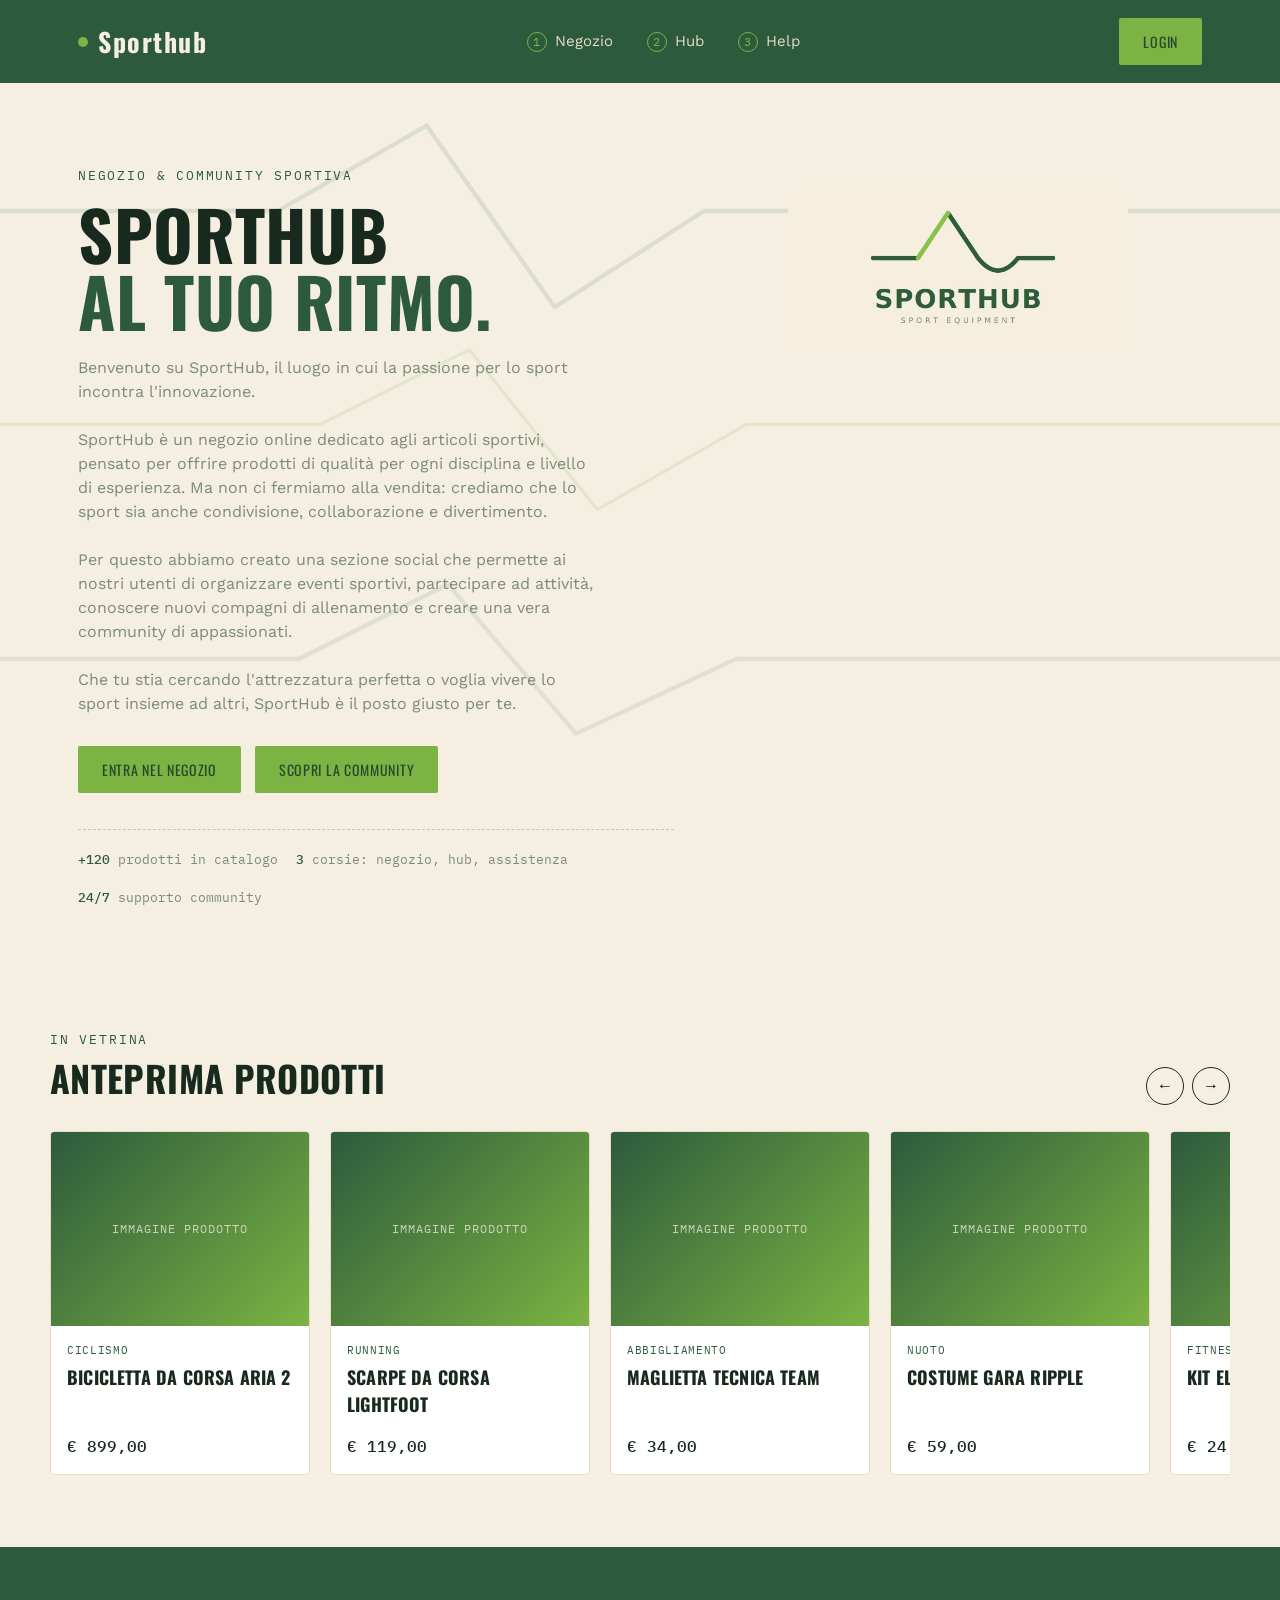
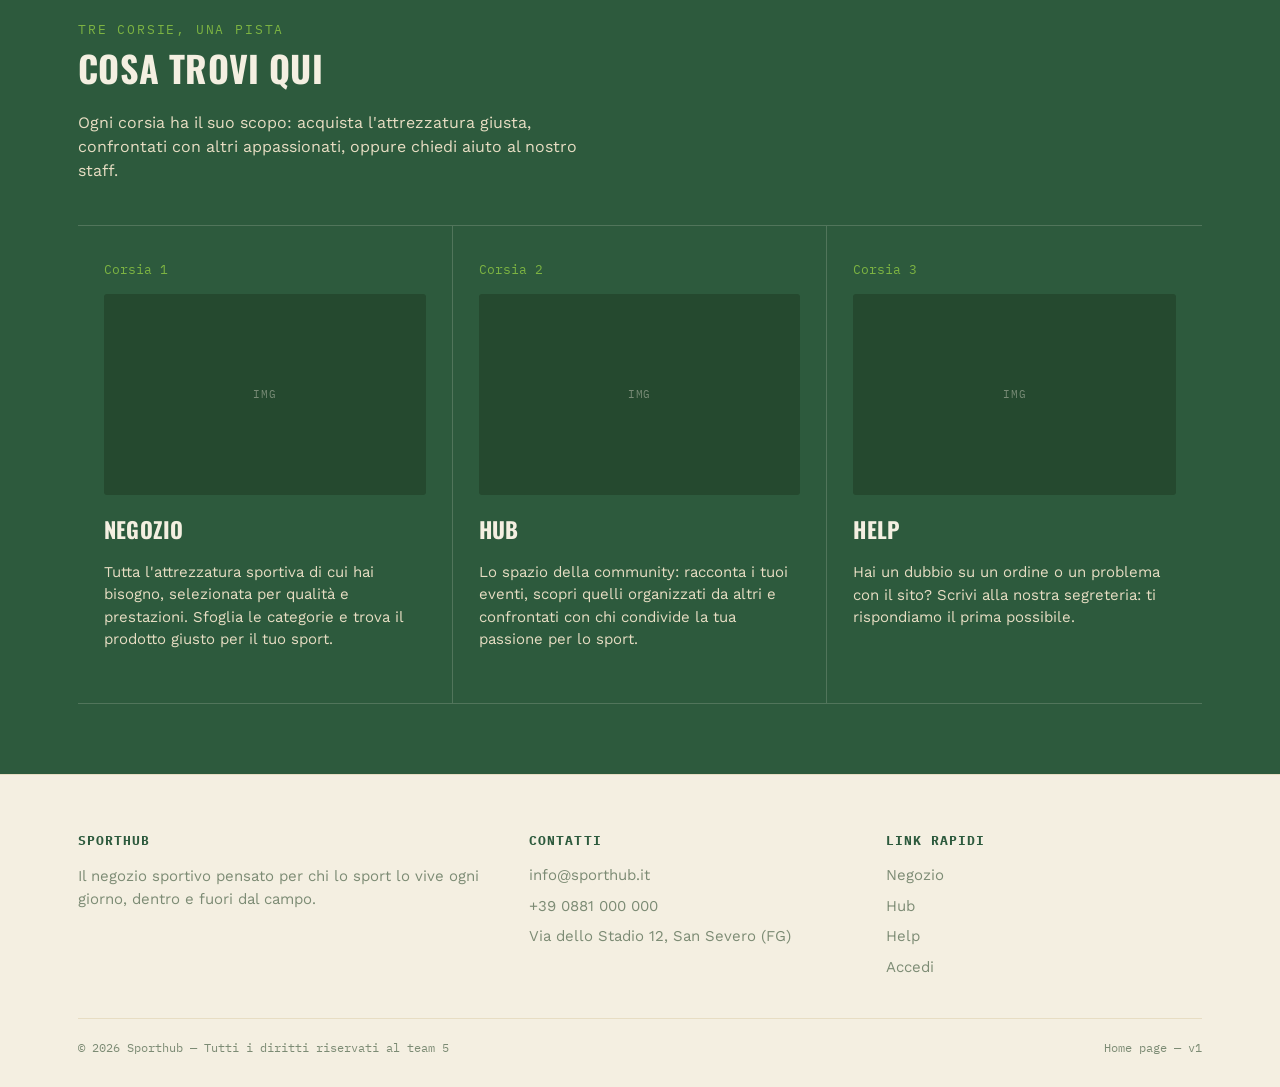
==== home/index.html @ 5b2b4587 "Refactor HTML structure and enhance CSS styles for improved layout and responsiveness" ====
<!DOCTYPE html>
<html lang="it">

<head>
  <meta charset="UTF-8">
  <meta name="viewport" content="width=device-width, initial-scale=1.0">
  <title>Sporthub sport equipment</title>
  <link rel="preconnect" href="https://fonts.googleapis.com">
  <link
    href="https://fonts.googleapis.com/css2?family=Oswald:wght@400;500;600;700&family=Work+Sans:wght@400;500;600&family=IBM+Plex+Mono:wght@500&display=swap"
    rel="stylesheet">
  <link rel="stylesheet" href="style.css">
</head>

<body>

  <header>
    <div class="nav-row wrap">
      <a href="#" class="logo"><span class="dot"></span>Sporthub</a>

      <nav class="lanes" id="mainNav">
        <a href="#negozio"><span class="lane-no">1</span>Negozio</a>
        <a href="#hub"><span class="lane-no">2</span>Hub</a>
        <a href="#help"><span class="lane-no">3</span>Help</a>
        <a href="login.html" class="btn btn-primary nav-cta-mobile" style="display:none;">Login</a>
      </nav>

      <div style="display:flex; align-items:center; gap:10px;">
        <a href="login.html" class="btn btn-primary nav-cta">Login</a>
        <button class="mobile-toggle" id="navToggle" aria-label="Apri il menu" aria-expanded="false">☰</button>
      </div>
    </div>
  </header>

  <section class="hero">
    <svg class="hero-lanes-bg" viewBox="0 0 1200 700" preserveAspectRatio="none" aria-hidden="true">
      <path d="M -100 120 L 260 120 L 400 40 L 520 210 L 660 120 L 1300 120" stroke="#2d5a3d" stroke-width="4"
        fill="none" opacity="0.12" />
      <path d="M -100 320 L 300 320 L 440 250 L 560 400 L 700 320 L 1300 320" stroke="#7cb342" stroke-width="3"
        fill="none" opacity="0.14" />
      <path d="M -100 540 L 280 540 L 420 470 L 540 610 L 690 540 L 1300 540" stroke="#2d5a3d" stroke-width="4"
        fill="none" opacity="0.1" />
    </svg>

    <div class="wrap hero-inner">
      <div>
        <span class="eyebrow">Negozio &amp; community sportiva</span>
        <h1>SPORTHUB<br><span>al tuo ritmo.</span></h1>
        <p class="lead">Benvenuto su SportHub, il luogo in cui la passione per lo sport incontra l'innovazione.<br><br>
          SportHub è un negozio online dedicato agli articoli sportivi, pensato per offrire prodotti di qualità per ogni
          disciplina e livello di esperienza. Ma non ci fermiamo alla vendita: crediamo che lo sport sia anche
          condivisione, collaborazione e divertimento.<br><br>
          Per questo abbiamo creato una sezione social che permette ai nostri utenti di organizzare eventi sportivi,
          partecipare ad attività, conoscere nuovi compagni di allenamento e creare una vera community di
          appassionati.<br><br>
          Che tu stia cercando l'attrezzatura perfetta o voglia vivere lo sport insieme ad altri, SportHub è il posto
          giusto per te.</p>
        <div class="hero-ctas">
          <a href="#negozio" class="btn btn-primary">Entra nel negozio</a>
          <a href="#hub" class="btn btn-primary">Scopri la community</a>
        </div>
        <div class="starting-blocks">
          <span><strong>+120</strong> prodotti in catalogo</span>
          <span><strong>3</strong> corsie: negozio, hub, assistenza</span>
          <span><strong>24/7</strong> supporto community</span>
        </div>
      </div>

      <div class="hero-visual" aria-hidden="true">
        <img src="res/logo.png" alt="" class="hero-logo">
      </div>
    </div>
  </section>

  <section class="carousel-section wrap" aria-labelledby="prodTitle">
    <div class="section-head">
      <div>
        <span class="eyebrow">In vetrina</span>
        <h2 id="prodTitle">Anteprima prodotti</h2>
      </div>
      <div class="carousel-controls">
        <button id="prevBtn" aria-label="Prodotto precedente">←</button>
        <button id="nextBtn" aria-label="Prodotto successivo">→</button>
      </div>
    </div>

    <div class="carousel-track" id="carouselTrack">
      <article class="prod-card">
        <div class="prod-img">Immagine prodotto</div>
        <div class="prod-body">
          <span class="cat">Ciclismo</span>
          <h3>Bicicletta da corsa Aria 2</h3>
          <span class="price">€ 899,00</span>
        </div>
      </article>
      <article class="prod-card">
        <div class="prod-img">Immagine prodotto</div>
        <div class="prod-body">
          <span class="cat">Running</span>
          <h3>Scarpe da corsa Lightfoot</h3>
          <span class="price">€ 119,00</span>
        </div>
      </article>
      <article class="prod-card">
        <div class="prod-img">Immagine prodotto</div>
        <div class="prod-body">
          <span class="cat">Abbigliamento</span>
          <h3>Maglietta tecnica Team</h3>
          <span class="price">€ 34,00</span>
        </div>
      </article>
      <article class="prod-card">
        <div class="prod-img">Immagine prodotto</div>
        <div class="prod-body">
          <span class="cat">Nuoto</span>
          <h3>Costume gara Ripple</h3>
          <span class="price">€ 59,00</span>
        </div>
      </article>
      <article class="prod-card">
        <div class="prod-img">Immagine prodotto</div>
        <div class="prod-body">
          <span class="cat">Fitness</span>
          <h3>Kit elastici Resist</h3>
          <span class="price">€ 24,00</span>
        </div>
      </article>
    </div>
  </section>

  <section class="lanes-section">
    <div class="wrap">
      <div class="section-head">
        <div>
          <span class="eyebrow" style="color:var(--leaf);">Tre corsie, una pista</span>
          <h2>Cosa trovi qui</h2>
          <p>Ogni corsia ha il suo scopo: acquista l'attrezzatura giusta, confrontati con altri appassionati, oppure
            chiedi aiuto al nostro staff.</p>
        </div>
      </div>

      <div class="lane-grid">
        <div class="lane-card" id="negozio">
          <span class="lane-tag">Corsia 1</span>
          <div class="lane-img">img</div>
          <h3>Negozio</h3>
          <p>Tutta l'attrezzatura sportiva di cui hai bisogno, selezionata per qualità e prestazioni. Sfoglia le
            categorie e trova il prodotto giusto per il tuo sport.</p>
          <!--<p href="#" class="link">Vai al negozio →</p>-->
        </div>
        <div class="lane-card" id="hub">
          <span class="lane-tag">Corsia 2</span>
          <div class="lane-img">img</div>
          <h3>Hub</h3>
          <p>Lo spazio della community: racconta i tuoi eventi, scopri quelli organizzati da altri e confrontati con chi
            condivide la tua passione per lo sport.</p>
          <!--<p href="#" class="link">Entra nell'hub →</p>-->
        </div>
        <div class="lane-card" id="help">
          <span class="lane-tag">Corsia 3</span>
          <div class="lane-img">img</div>
          <h3>Help</h3>
          <p>Hai un dubbio su un ordine o un problema con il sito? Scrivi alla nostra segreteria: ti rispondiamo il
            prima possibile.</p>
          <!--<p href="#" class="link">Chiedi assistenza → DA IMPLEMENTARE SE DA HOME -> AIUTO</p>-->
        </div>
      </div>
    </div>
  </section>

  <footer>
    <div class="wrap">
      <div class="footer-grid">
        <div>
          <h4>Sporthub</h4>
          <p>Il negozio sportivo pensato per chi lo sport lo vive ogni giorno, dentro e fuori dal campo.</p>
        </div>
        <div>
          <h4>Contatti</h4>
          <ul>
            <li>info@sporthub.it</li>
            <li>+39 0881 000 000</li>
            <li>Via dello Stadio 12, San Severo (FG)</li>
          </ul>
        </div>
        <div>
          <h4>Link rapidi</h4>
          <ul>
            <li><a href="#negozio">Negozio</a></li>
            <li><a href="#hub">Hub</a></li>
            <li><a href="#help">Help</a></li>
            <li><a href="login.html">Accedi</a></li>
          </ul>
        </div>
      </div>
      <div class="footer-bottom">
        <span>© 2026 Sporthub — Tutti i diritti riservati al team 5</span>
        <span>Home page — v1</span>
      </div>
    </div>
  </footer>

  <script src="script.js"></script>
</body>

</html>
---- home/style.css ----
:root{
  --cream:#f4efe1;
  --cream-dim:#e7ddc3;
  --forest:#2d5a3d;
  --forest-soft:#25492f;
  --leaf:#7cb342;
  --ink:#182a1e;
  --sage:#7c8b74;

  --display: 'Oswald', sans-serif;
  --body: 'Work Sans', sans-serif;
  --mono: 'IBM Plex Mono', monospace;
}

*{box-sizing:border-box;}
html{scroll-behavior:smooth;}
body{
  margin:0;
  background:var(--cream);
  color:var(--ink);
  font-family:var(--body);
  line-height:1.5;
  -webkit-font-smoothing:antialiased;
}
img{max-width:100%;display:block;}
a{color:inherit;}

:focus-visible{
  outline:3px solid var(--leaf);
  outline-offset:3px;
}

.wrap{
  max-width:1180px;
  margin:0 auto;
  padding:0 28px;
}

h1,h2,h3{
  font-family:var(--display);
  text-transform:uppercase;
  letter-spacing:0.01em;
  margin:0;
}

.eyebrow{
  font-family:var(--mono);
  font-size:13px;
  letter-spacing:0.14em;
  text-transform:uppercase;
  color:var(--forest);
}

/* ---------- HEADER ---------- */
header{
  background:var(--forest);
  color:var(--cream);
  position:sticky;
  top:0;
  z-index:50;
}
.nav-row{
  display:flex;
  align-items:center;
  justify-content:space-between;
  padding:18px 28px;
  gap:24px;
}
.logo{
  font-family:var(--display);
  font-size:26px;
  font-weight:700;
  letter-spacing:0.06em;
  color:var(--cream);
  text-decoration:none;
  display:flex;
  align-items:center;
  gap:10px;
}
.logo .dot{
  width:10px;height:10px;border-radius:50%;
  background:var(--leaf);
  display:inline-block;
}
nav.lanes{
  display:flex;
  gap:6px;
  list-style:none;
  margin:0;padding:0;
  align-items:center;
}
nav.lanes a{
  display:flex;
  align-items:center;
  gap:8px;
  padding:8px 14px;
  text-decoration:none;
  color:var(--cream-dim);
  font-size:15px;
  border-radius:2px;
  transition:background .15s ease, color .15s ease;
}
nav.lanes a .lane-no{
  font-family:var(--mono);
  font-size:12px;
  color:var(--leaf);
  border:1px solid var(--leaf);
  border-radius:50%;
  width:20px;height:20px;
  display:flex;align-items:center;justify-content:center;
}
nav.lanes a:hover, nav.lanes a:focus-visible{
  background:var(--forest-soft);
  color:var(--cream);
}
.btn{
  font-family:var(--display);
  text-transform:uppercase;
  letter-spacing:0.05em;
  font-size:14px;
  padding:11px 22px;
  border-radius:2px;
  border:2px solid transparent;
  cursor:pointer;
  text-decoration:none;
  display:inline-block;
}
.btn-primary{
  background:var(--leaf);
  color:var(--forest-soft);
}
.btn-primary:hover{background:var(--forest); color:var(--cream);}
.btn-ghost{
  border-color:var(--cream-dim);
  color:var(--cream);
  background:transparent;
}
.btn-ghost:hover{border-color:var(--leaf); color:var(--leaf);}

.mobile-toggle{
  display:none;
  background:none;border:none;color:var(--cream);
  font-size:26px; cursor:pointer;
}

/* ---------- HERO ---------- */
.hero{
  position:relative;
  background:var(--cream);
  color:var(--ink);
  overflow:hidden;
  padding:80px 0 0;
}
.hero-lanes-bg{
  position:absolute;
  inset:0;
  z-index:0;
}
.hero-inner{
  position:relative;
  z-index:1;
  display:grid;
  grid-template-columns:1.1fr 0.9fr;
  gap:40px;
  align-items:start;
  padding-bottom:64px;
}
.hero h1{
  font-size:clamp(40px,6vw,68px);
  line-height:0.98;
  margin:14px 0 22px;
}
.hero h1 span{color:var(--leaf-text, var(--forest));}
.hero p.lead{
  font-size:16px;
  max-width:52ch;
  color:var(--sage);
  margin-bottom:30px;
}
.hero-ctas{display:flex; gap:14px; flex-wrap:wrap;}

.starting-blocks{
  font-family:var(--mono);
  font-size:13px;
  color:var(--sage);
  display:flex;
  gap:18px;
  margin-top:36px;
  padding-top:20px;
  border-top:1px dashed rgba(45,90,61,0.25);
  flex-wrap:wrap;
}
.starting-blocks strong{color:var(--forest); font-weight:500;}

.hero-visual{
  position:relative;
  display:flex;
  align-items:center;
  justify-content:center;
  padding-top:20px;
}
.hero-logo{
  width:100%;
  max-width:340px;
  position:relative
}

/* ---------- CAROSELLO ---------- */
.carousel-section{
  background:var(--cream);
  padding:56px 0 64px;
}
.section-head{
  display:flex;
  justify-content:space-between;
  align-items:flex-end;
  margin-bottom:26px;
  gap:20px;
  flex-wrap:wrap;
}
.section-head h2{font-size:clamp(26px,3.4vw,36px);}
.carousel-controls{display:flex; gap:8px;}
.carousel-controls button{
  width:38px;height:38px;
  border-radius:50%;
  border:1px solid var(--ink);
  background:transparent;
  cursor:pointer;
  font-size:16px;
  display:flex;align-items:center;justify-content:center;
}
.carousel-controls button:hover{background:var(--forest); color:var(--cream); border-color:var(--forest);}

.carousel-track{
  display:flex;
  gap:20px;
  overflow-x:auto;
  scroll-snap-type:x mandatory;
  padding-bottom:8px;
  scrollbar-width:thin;
}
.carousel-track::-webkit-scrollbar{height:6px;}
.carousel-track::-webkit-scrollbar-thumb{background:var(--cream-dim); border-radius:3px;}

.prod-card{
  scroll-snap-align:start;
  flex:0 0 260px;
  background:#fff;
  border:1px solid var(--cream-dim);
  border-radius:4px;
  overflow:hidden;
  display:flex;
  flex-direction:column;
}
.prod-card .prod-img{
  aspect-ratio:4/3;
  background:linear-gradient(135deg,var(--forest),var(--leaf));
  display:flex;align-items:center;justify-content:center;
  color:rgba(244,239,225,0.75);
  font-family:var(--mono);
  font-size:12px;
  letter-spacing:0.08em;
  text-transform:uppercase;
}
.prod-body{padding:16px; display:flex; flex-direction:column; gap:6px; flex:1;}
.prod-body .cat{font-family:var(--mono); font-size:11px; color:var(--forest); text-transform:uppercase; letter-spacing:0.06em;}
.prod-body h3{font-size:18px;}
.prod-body .price{
  margin-top:auto;
  font-family:var(--mono);
  font-weight:500;
  font-size:16px;
  padding-top:10px;
}

/* ---------- CORSIE / SEZIONI ---------- */
.lanes-section{
  background:var(--forest);
  color:var(--cream);
  padding:70px 0;
}
.lanes-section .section-head h2{color:var(--cream);}
.lanes-section .section-head p{color:var(--cream-dim); max-width:52ch;}
.lane-grid{
  display:grid;
  grid-template-columns:repeat(3,1fr);
  gap:0;
  border-top:1px solid rgba(244,239,225,0.18);
}
.lane-card{
  padding:34px 26px;
  border-right:1px solid rgba(244,239,225,0.18);
  border-bottom:1px solid rgba(244,239,225,0.18);
  position:relative;
}
.lane-card:last-child{border-right:none;}
.lane-card .lane-tag{
  font-family:var(--mono);
  font-size:13px;
  color:var(--leaf);
  display:block;
  margin-bottom:14px;
}
.lane-card .lane-img{
  width:100%;
  aspect-ratio:16/10;
  background:var(--forest-soft);
  border-radius:3px;
  margin-bottom:18px;
  display:flex;align-items:center;justify-content:center;
  color:rgba(244,239,225,0.4);
  font-family:var(--mono);
  font-size:11px;
  text-transform:uppercase;
  letter-spacing:0.08em;
}
.lane-card h3{font-size:22px; margin-bottom:10px;}
.lane-card p{color:var(--cream-dim); font-size:15px; margin-bottom:18px;}
.lane-card a.link{
  font-family:var(--mono);
  font-size:13px;
  text-decoration:none;
  color:var(--cream);
  border-bottom:1px solid var(--leaf);
  padding-bottom:2px;
}
.lane-card a.link:hover{color:var(--leaf);}

/* ---------- FOOTER ---------- */
footer{
  background:var(--cream);
  padding:56px 0 30px;
  border-top:1px solid var(--cream-dim);
}
.footer-grid{
  display:grid;
  grid-template-columns:1.3fr 1fr 1fr;
  gap:40px;
  margin-bottom:40px;
}
.footer-grid h4{
  font-family:var(--mono);
  font-size:13px;
  text-transform:uppercase;
  letter-spacing:0.08em;
  color:var(--forest);
  margin:0 0 14px;
}
.footer-grid p, .footer-grid li{
  font-size:15px;
  color:var(--sage);
}
.footer-grid ul{list-style:none; margin:0; padding:0; display:flex; flex-direction:column; gap:8px;}
.footer-grid a{text-decoration:none; color:var(--sage);}
.footer-grid a:hover{color:var(--forest);}
.footer-bottom{
  display:flex;
  justify-content:space-between;
  align-items:center;
  padding-top:20px;
  border-top:1px solid var(--cream-dim);
  font-family:var(--mono);
  font-size:12px;
  color:var(--sage);
  flex-wrap:wrap;
  gap:10px;
}

/* ---------- RESPONSIVE ---------- */
@media (max-width:900px){
  .hero-inner{grid-template-columns:1fr;}
  .hero-visual{max-width:220px; margin:0 auto;}
  .lane-grid{grid-template-columns:1fr;}
  .lane-card{border-right:none;}
  .footer-grid{grid-template-columns:1fr; gap:26px;}
  nav.lanes{
    position:absolute;
    top:100%;left:0;right:0;
    background:var(--forest);
    flex-direction:column;
    align-items:stretch;
    padding:10px 28px 20px;
    display:none;
    border-top:1px solid rgba(244,239,225,0.18);
  }
  nav.lanes.open{display:flex;}
  .mobile-toggle{display:block;}
  .nav-cta{display:none;}
  nav.lanes.open .nav-cta-mobile{display:inline-block; margin-top:10px;}
}

@media (prefers-reduced-motion: reduce){
  html{scroll-behavior:auto;}
  *{animation-duration:0.001ms !important; transition-duration:0.001ms !important;}
}
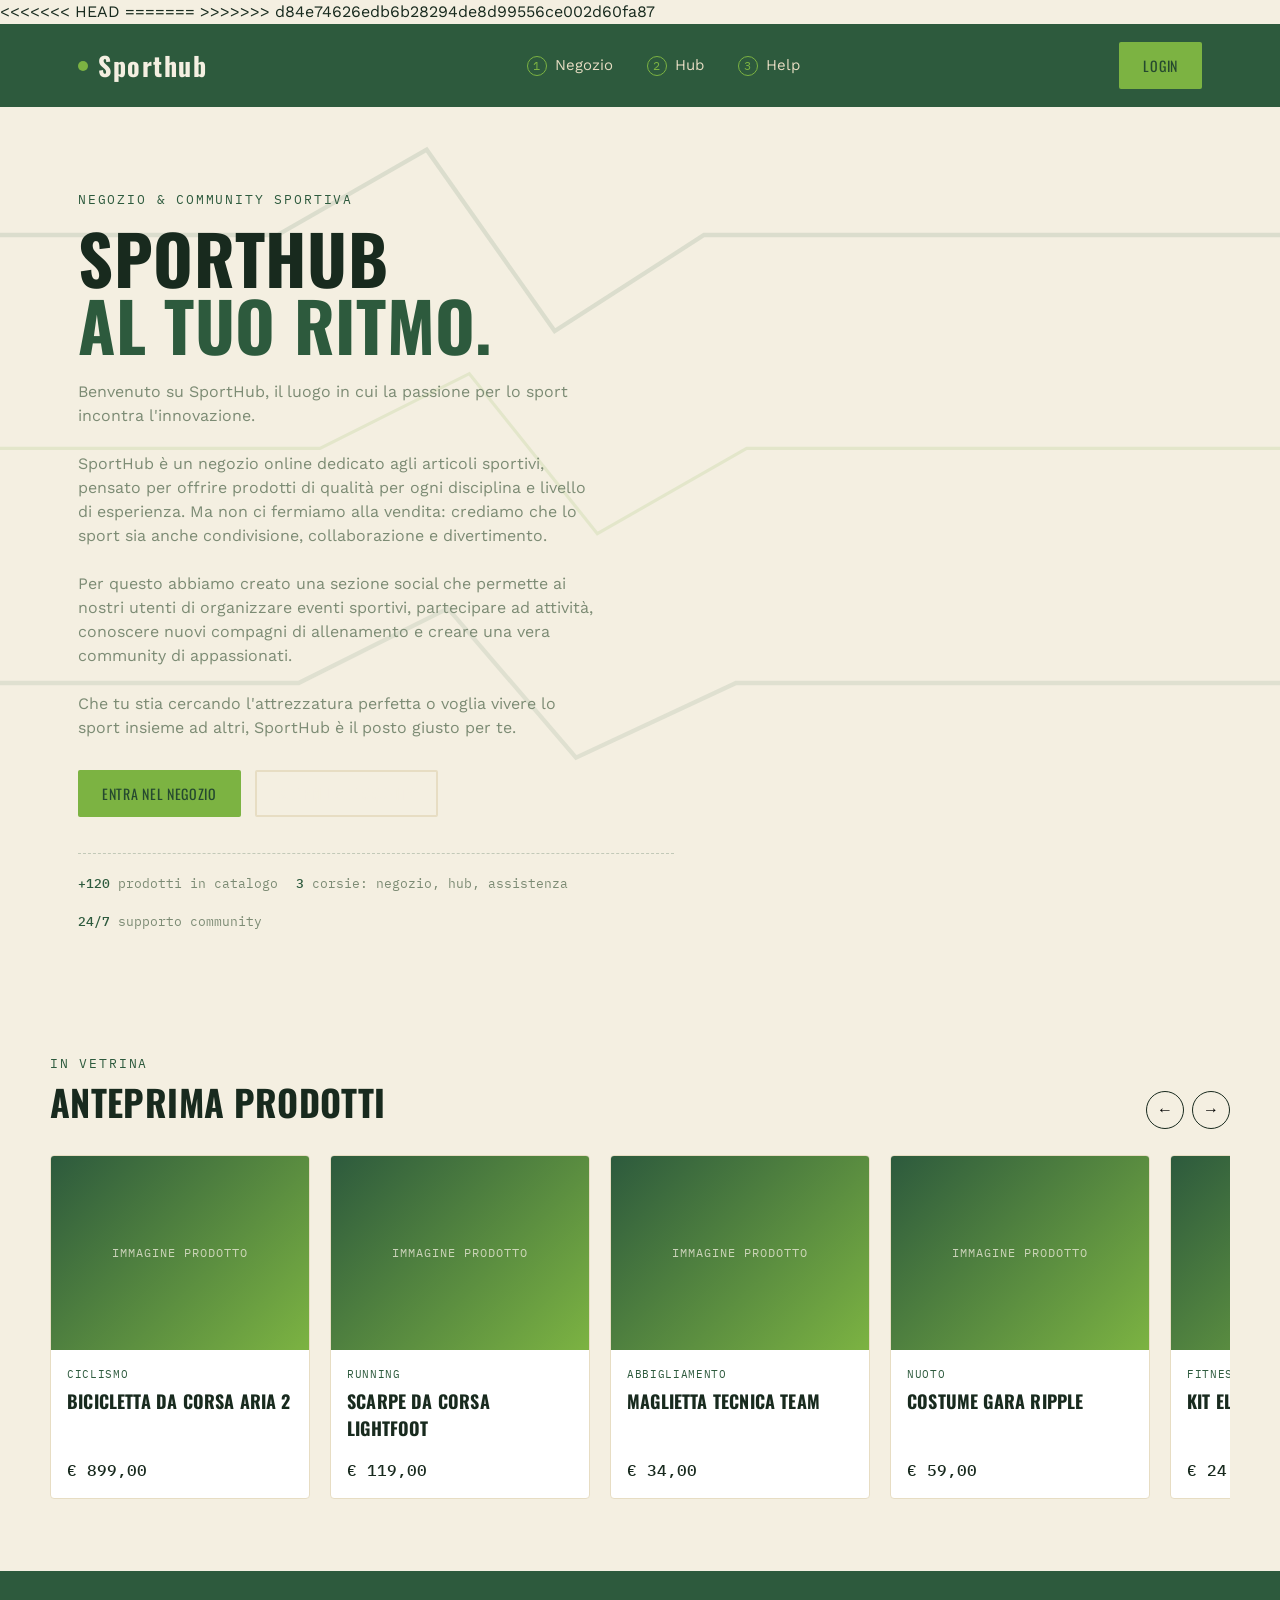
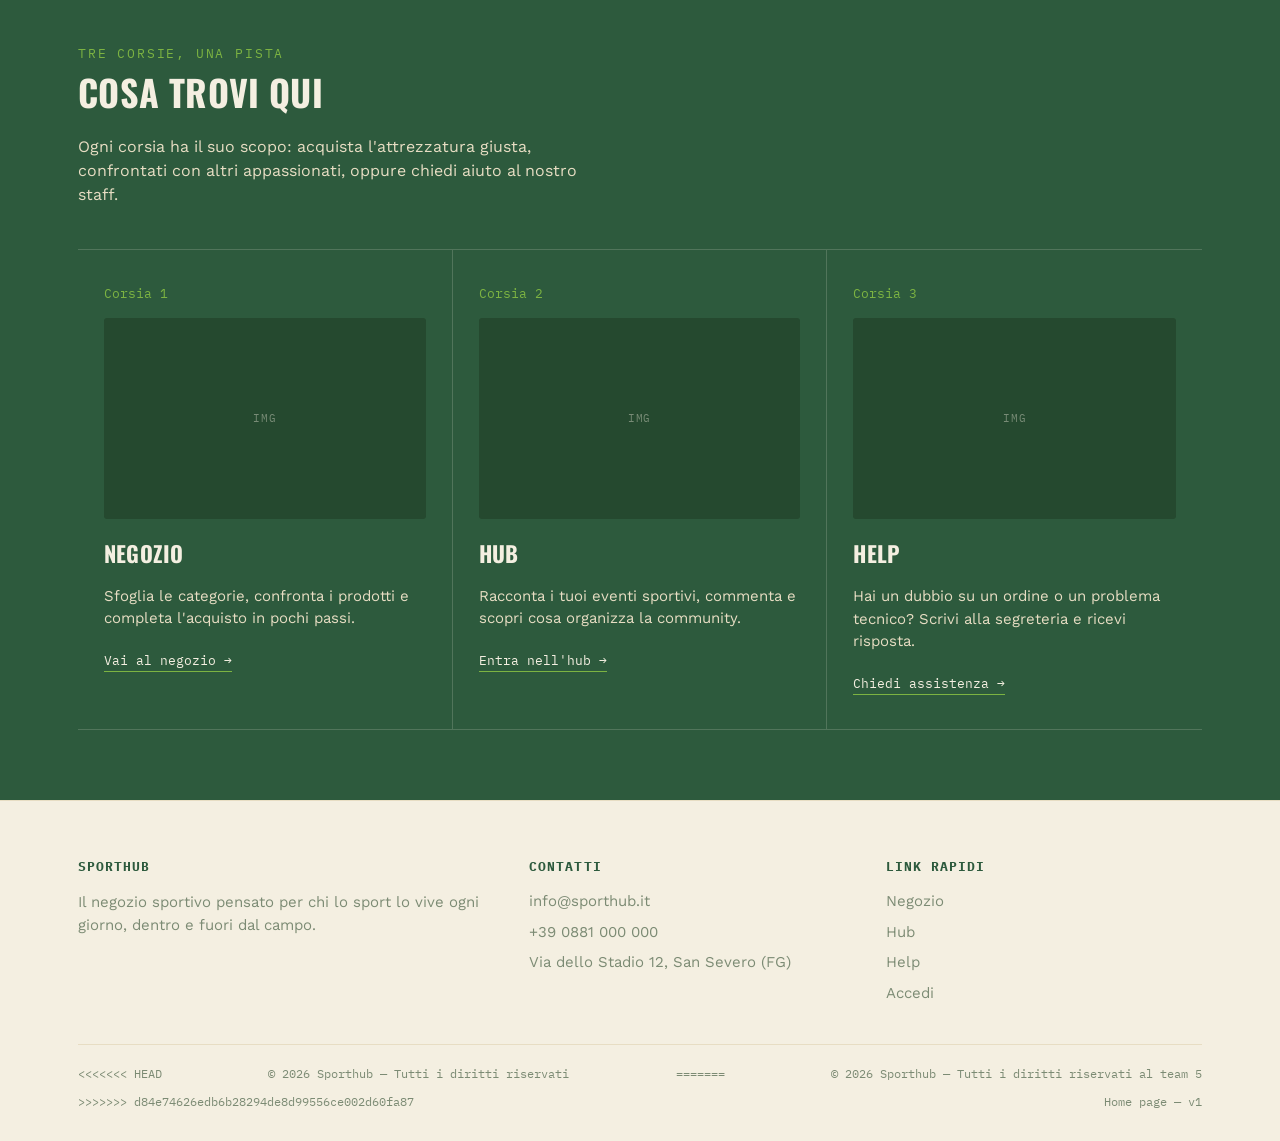
==== commit c60b4a14: "Merge branch 'main' of https://github.com/giorgiociotti/sporthubFE" ====
--- a/home/index.html
+++ b/home/index.html
@@ -1,206 +1,197 @@
 <!DOCTYPE html>
 <html lang="it">
-
 <head>
-  <meta charset="UTF-8">
-  <meta name="viewport" content="width=device-width, initial-scale=1.0">
-  <title>Sporthub sport equipment</title>
-  <link rel="preconnect" href="https://fonts.googleapis.com">
-  <link
-    href="https://fonts.googleapis.com/css2?family=Oswald:wght@400;500;600;700&family=Work+Sans:wght@400;500;600&family=IBM+Plex+Mono:wght@500&display=swap"
-    rel="stylesheet">
-  <link rel="stylesheet" href="style.css">
+<meta charset="UTF-8">
+<meta name="viewport" content="width=device-width, initial-scale=1.0">
+<<<<<<< HEAD
+<title>Sporthub — Sport equipment</title>
+=======
+<title>Sporthub sport equipment</title>
+>>>>>>> d84e74626edb6b28294de8d99556ce002d60fa87
+<link rel="preconnect" href="https://fonts.googleapis.com">
+<link href="https://fonts.googleapis.com/css2?family=Oswald:wght@400;500;600;700&family=Work+Sans:wght@400;500;600&family=IBM+Plex+Mono:wght@500&display=swap" rel="stylesheet">
+<link rel="stylesheet" href="style.css">
 </head>
-
 <body>
 
-  <header>
-    <div class="nav-row wrap">
-      <a href="#" class="logo"><span class="dot"></span>Sporthub</a>
+<header>
+  <div class="nav-row wrap">
+    <a href="#" class="logo"><span class="dot"></span>Sporthub</a>
 
-      <nav class="lanes" id="mainNav">
-        <a href="#negozio"><span class="lane-no">1</span>Negozio</a>
-        <a href="#hub"><span class="lane-no">2</span>Hub</a>
-        <a href="#help"><span class="lane-no">3</span>Help</a>
-        <a href="login.html" class="btn btn-primary nav-cta-mobile" style="display:none;">Login</a>
-      </nav>
+    <nav class="lanes" id="mainNav">
+      <a href="#negozio"><span class="lane-no">1</span>Negozio</a>
+      <a href="#hub"><span class="lane-no">2</span>Hub</a>
+      <a href="#help"><span class="lane-no">3</span>Help</a>
+      <a href="login.html" class="btn btn-primary nav-cta-mobile" style="display:none;">Login</a>
+    </nav>
 
-      <div style="display:flex; align-items:center; gap:10px;">
-        <a href="login.html" class="btn btn-primary nav-cta">Login</a>
-        <button class="mobile-toggle" id="navToggle" aria-label="Apri il menu" aria-expanded="false">☰</button>
+    <div style="display:flex; align-items:center; gap:10px;">
+      <a href="login.html" class="btn btn-primary nav-cta">Login</a>
+      <button class="mobile-toggle" id="navToggle" aria-label="Apri il menu" aria-expanded="false">☰</button>
+    </div>
+  </div>
+</header>
+
+<section class="hero">
+  <svg class="hero-lanes-bg" viewBox="0 0 1200 700" preserveAspectRatio="none" aria-hidden="true">
+    <path d="M -100 120 L 260 120 L 400 40 L 520 210 L 660 120 L 1300 120" stroke="#2d5a3d" stroke-width="4" fill="none" opacity="0.12"/>
+    <path d="M -100 320 L 300 320 L 440 250 L 560 400 L 700 320 L 1300 320" stroke="#7cb342" stroke-width="3" fill="none" opacity="0.14"/>
+    <path d="M -100 540 L 280 540 L 420 470 L 540 610 L 690 540 L 1300 540" stroke="#2d5a3d" stroke-width="4" fill="none" opacity="0.1"/>
+  </svg>
+
+  <div class="wrap hero-inner">
+    <div>
+      <span class="eyebrow">Negozio &amp; community sportiva</span>
+      <h1>SPORTHUB<br><span>al tuo ritmo.</span></h1>
+      <p class="lead">Benvenuto su SportHub, il luogo in cui la passione per lo sport incontra l'innovazione.<br><br>
+      SportHub è un negozio online dedicato agli articoli sportivi, pensato per offrire prodotti di qualità per ogni disciplina e livello di esperienza. Ma non ci fermiamo alla vendita: crediamo che lo sport sia anche condivisione, collaborazione e divertimento.<br><br>
+      Per questo abbiamo creato una sezione social che permette ai nostri utenti di organizzare eventi sportivi, partecipare ad attività, conoscere nuovi compagni di allenamento e creare una vera community di appassionati.<br><br>
+      Che tu stia cercando l'attrezzatura perfetta o voglia vivere lo sport insieme ad altri, SportHub è il posto giusto per te.</p>
+      <div class="hero-ctas">
+        <a href="#negozio" class="btn btn-primary">Entra nel negozio</a>
+        <a href="#hub" class="btn btn-ghost">Scopri la community</a>
       </div>
-    </div>
-  </header>
-
-  <section class="hero">
-    <svg class="hero-lanes-bg" viewBox="0 0 1200 700" preserveAspectRatio="none" aria-hidden="true">
-      <path d="M -100 120 L 260 120 L 400 40 L 520 210 L 660 120 L 1300 120" stroke="#2d5a3d" stroke-width="4"
-        fill="none" opacity="0.12" />
-      <path d="M -100 320 L 300 320 L 440 250 L 560 400 L 700 320 L 1300 320" stroke="#7cb342" stroke-width="3"
-        fill="none" opacity="0.14" />
-      <path d="M -100 540 L 280 540 L 420 470 L 540 610 L 690 540 L 1300 540" stroke="#2d5a3d" stroke-width="4"
-        fill="none" opacity="0.1" />
-    </svg>
-
-    <div class="wrap hero-inner">
-      <div>
-        <span class="eyebrow">Negozio &amp; community sportiva</span>
-        <h1>SPORTHUB<br><span>al tuo ritmo.</span></h1>
-        <p class="lead">Benvenuto su SportHub, il luogo in cui la passione per lo sport incontra l'innovazione.<br><br>
-          SportHub è un negozio online dedicato agli articoli sportivi, pensato per offrire prodotti di qualità per ogni
-          disciplina e livello di esperienza. Ma non ci fermiamo alla vendita: crediamo che lo sport sia anche
-          condivisione, collaborazione e divertimento.<br><br>
-          Per questo abbiamo creato una sezione social che permette ai nostri utenti di organizzare eventi sportivi,
-          partecipare ad attività, conoscere nuovi compagni di allenamento e creare una vera community di
-          appassionati.<br><br>
-          Che tu stia cercando l'attrezzatura perfetta o voglia vivere lo sport insieme ad altri, SportHub è il posto
-          giusto per te.</p>
-        <div class="hero-ctas">
-          <a href="#negozio" class="btn btn-primary">Entra nel negozio</a>
-          <a href="#hub" class="btn btn-primary">Scopri la community</a>
-        </div>
-        <div class="starting-blocks">
-          <span><strong>+120</strong> prodotti in catalogo</span>
-          <span><strong>3</strong> corsie: negozio, hub, assistenza</span>
-          <span><strong>24/7</strong> supporto community</span>
-        </div>
-      </div>
-
-      <div class="hero-visual" aria-hidden="true">
-        <img src="res/logo.png" alt="" class="hero-logo">
-      </div>
-    </div>
-  </section>
-
-  <section class="carousel-section wrap" aria-labelledby="prodTitle">
-    <div class="section-head">
-      <div>
-        <span class="eyebrow">In vetrina</span>
-        <h2 id="prodTitle">Anteprima prodotti</h2>
-      </div>
-      <div class="carousel-controls">
-        <button id="prevBtn" aria-label="Prodotto precedente">←</button>
-        <button id="nextBtn" aria-label="Prodotto successivo">→</button>
+      <div class="starting-blocks">
+        <span><strong>+120</strong> prodotti in catalogo</span>
+        <span><strong>3</strong> corsie: negozio, hub, assistenza</span>
+        <span><strong>24/7</strong> supporto community</span>
       </div>
     </div>
 
-    <div class="carousel-track" id="carouselTrack">
-      <article class="prod-card">
-        <div class="prod-img">Immagine prodotto</div>
-        <div class="prod-body">
-          <span class="cat">Ciclismo</span>
-          <h3>Bicicletta da corsa Aria 2</h3>
-          <span class="price">€ 899,00</span>
-        </div>
-      </article>
-      <article class="prod-card">
-        <div class="prod-img">Immagine prodotto</div>
-        <div class="prod-body">
-          <span class="cat">Running</span>
-          <h3>Scarpe da corsa Lightfoot</h3>
-          <span class="price">€ 119,00</span>
-        </div>
-      </article>
-      <article class="prod-card">
-        <div class="prod-img">Immagine prodotto</div>
-        <div class="prod-body">
-          <span class="cat">Abbigliamento</span>
-          <h3>Maglietta tecnica Team</h3>
-          <span class="price">€ 34,00</span>
-        </div>
-      </article>
-      <article class="prod-card">
-        <div class="prod-img">Immagine prodotto</div>
-        <div class="prod-body">
-          <span class="cat">Nuoto</span>
-          <h3>Costume gara Ripple</h3>
-          <span class="price">€ 59,00</span>
-        </div>
-      </article>
-      <article class="prod-card">
-        <div class="prod-img">Immagine prodotto</div>
-        <div class="prod-body">
-          <span class="cat">Fitness</span>
-          <h3>Kit elastici Resist</h3>
-          <span class="price">€ 24,00</span>
-        </div>
-      </article>
+    <div class="hero-visual" aria-hidden="true">
+      <img src="assets/logo.png" alt="" class="hero-logo">
     </div>
-  </section>
+  </div>
+</section>
 
-  <section class="lanes-section">
-    <div class="wrap">
-      <div class="section-head">
-        <div>
-          <span class="eyebrow" style="color:var(--leaf);">Tre corsie, una pista</span>
-          <h2>Cosa trovi qui</h2>
-          <p>Ogni corsia ha il suo scopo: acquista l'attrezzatura giusta, confrontati con altri appassionati, oppure
-            chiedi aiuto al nostro staff.</p>
-        </div>
+<section class="carousel-section wrap" aria-labelledby="prodTitle">
+  <div class="section-head">
+    <div>
+      <span class="eyebrow">In vetrina</span>
+      <h2 id="prodTitle">Anteprima prodotti</h2>
+    </div>
+    <div class="carousel-controls">
+      <button id="prevBtn" aria-label="Prodotto precedente">←</button>
+      <button id="nextBtn" aria-label="Prodotto successivo">→</button>
+    </div>
+  </div>
+
+  <div class="carousel-track" id="carouselTrack">
+    <article class="prod-card">
+      <div class="prod-img">Immagine prodotto</div>
+      <div class="prod-body">
+        <span class="cat">Ciclismo</span>
+        <h3>Bicicletta da corsa Aria 2</h3>
+        <span class="price">€ 899,00</span>
       </div>
+    </article>
+    <article class="prod-card">
+      <div class="prod-img">Immagine prodotto</div>
+      <div class="prod-body">
+        <span class="cat">Running</span>
+        <h3>Scarpe da corsa Lightfoot</h3>
+        <span class="price">€ 119,00</span>
+      </div>
+    </article>
+    <article class="prod-card">
+      <div class="prod-img">Immagine prodotto</div>
+      <div class="prod-body">
+        <span class="cat">Abbigliamento</span>
+        <h3>Maglietta tecnica Team</h3>
+        <span class="price">€ 34,00</span>
+      </div>
+    </article>
+    <article class="prod-card">
+      <div class="prod-img">Immagine prodotto</div>
+      <div class="prod-body">
+        <span class="cat">Nuoto</span>
+        <h3>Costume gara Ripple</h3>
+        <span class="price">€ 59,00</span>
+      </div>
+    </article>
+    <article class="prod-card">
+      <div class="prod-img">Immagine prodotto</div>
+      <div class="prod-body">
+        <span class="cat">Fitness</span>
+        <h3>Kit elastici Resist</h3>
+        <span class="price">€ 24,00</span>
+      </div>
+    </article>
+  </div>
+</section>
 
-      <div class="lane-grid">
-        <div class="lane-card" id="negozio">
-          <span class="lane-tag">Corsia 1</span>
-          <div class="lane-img">img</div>
-          <h3>Negozio</h3>
-          <p>Tutta l'attrezzatura sportiva di cui hai bisogno, selezionata per qualità e prestazioni. Sfoglia le
-            categorie e trova il prodotto giusto per il tuo sport.</p>
-          <!--<p href="#" class="link">Vai al negozio →</p>-->
-        </div>
-        <div class="lane-card" id="hub">
-          <span class="lane-tag">Corsia 2</span>
-          <div class="lane-img">img</div>
-          <h3>Hub</h3>
-          <p>Lo spazio della community: racconta i tuoi eventi, scopri quelli organizzati da altri e confrontati con chi
-            condivide la tua passione per lo sport.</p>
-          <!--<p href="#" class="link">Entra nell'hub →</p>-->
-        </div>
-        <div class="lane-card" id="help">
-          <span class="lane-tag">Corsia 3</span>
-          <div class="lane-img">img</div>
-          <h3>Help</h3>
-          <p>Hai un dubbio su un ordine o un problema con il sito? Scrivi alla nostra segreteria: ti rispondiamo il
-            prima possibile.</p>
-          <!--<p href="#" class="link">Chiedi assistenza → DA IMPLEMENTARE SE DA HOME -> AIUTO</p>-->
-        </div>
+<section class="lanes-section">
+  <div class="wrap">
+    <div class="section-head">
+      <div>
+        <span class="eyebrow" style="color:var(--leaf);">Tre corsie, una pista</span>
+        <h2>Cosa trovi qui</h2>
+        <p>Ogni corsia ha il suo scopo: acquista l'attrezzatura giusta, confrontati con altri appassionati, oppure chiedi aiuto al nostro staff.</p>
       </div>
     </div>
-  </section>
 
-  <footer>
-    <div class="wrap">
-      <div class="footer-grid">
-        <div>
-          <h4>Sporthub</h4>
-          <p>Il negozio sportivo pensato per chi lo sport lo vive ogni giorno, dentro e fuori dal campo.</p>
-        </div>
-        <div>
-          <h4>Contatti</h4>
-          <ul>
-            <li>info@sporthub.it</li>
-            <li>+39 0881 000 000</li>
-            <li>Via dello Stadio 12, San Severo (FG)</li>
-          </ul>
-        </div>
-        <div>
-          <h4>Link rapidi</h4>
-          <ul>
-            <li><a href="#negozio">Negozio</a></li>
-            <li><a href="#hub">Hub</a></li>
-            <li><a href="#help">Help</a></li>
-            <li><a href="login.html">Accedi</a></li>
-          </ul>
-        </div>
+    <div class="lane-grid">
+      <div class="lane-card" id="negozio">
+        <span class="lane-tag">Corsia 1</span>
+        <div class="lane-img">img</div>
+        <h3>Negozio</h3>
+        <p>Sfoglia le categorie, confronta i prodotti e completa l'acquisto in pochi passi.</p>
+        <a href="#" class="link">Vai al negozio →</a>
       </div>
-      <div class="footer-bottom">
-        <span>© 2026 Sporthub — Tutti i diritti riservati al team 5</span>
-        <span>Home page — v1</span>
+      <div class="lane-card" id="hub">
+        <span class="lane-tag">Corsia 2</span>
+        <div class="lane-img">img</div>
+        <h3>Hub</h3>
+        <p>Racconta i tuoi eventi sportivi, commenta e scopri cosa organizza la community.</p>
+        <a href="#" class="link">Entra nell'hub →</a>
+      </div>
+      <div class="lane-card" id="help">
+        <span class="lane-tag">Corsia 3</span>
+        <div class="lane-img">img</div>
+        <h3>Help</h3>
+        <p>Hai un dubbio su un ordine o un problema tecnico? Scrivi alla segreteria e ricevi risposta.</p>
+        <a href="#" class="link">Chiedi assistenza →</a>
       </div>
     </div>
-  </footer>
+  </div>
+</section>
 
-  <script src="script.js"></script>
+<footer>
+  <div class="wrap">
+    <div class="footer-grid">
+      <div>
+        <h4>Sporthub</h4>
+        <p>Il negozio sportivo pensato per chi lo sport lo vive ogni giorno, dentro e fuori dal campo.</p>
+      </div>
+      <div>
+        <h4>Contatti</h4>
+        <ul>
+          <li>info@sporthub.it</li>
+          <li>+39 0881 000 000</li>
+          <li>Via dello Stadio 12, San Severo (FG)</li>
+        </ul>
+      </div>
+      <div>
+        <h4>Link rapidi</h4>
+        <ul>
+          <li><a href="#negozio">Negozio</a></li>
+          <li><a href="#hub">Hub</a></li>
+          <li><a href="#help">Help</a></li>
+          <li><a href="login.html">Accedi</a></li>
+        </ul>
+      </div>
+    </div>
+    <div class="footer-bottom">
+<<<<<<< HEAD
+      <span>© 2026 Sporthub — Tutti i diritti riservati</span>
+=======
+      <span>© 2026 Sporthub — Tutti i diritti riservati al team 5</span>
+>>>>>>> d84e74626edb6b28294de8d99556ce002d60fa87
+      <span>Home page — v1</span>
+    </div>
+  </div>
+</footer>
+
+<script src="script.js"></script>
 </body>
-
 </html>
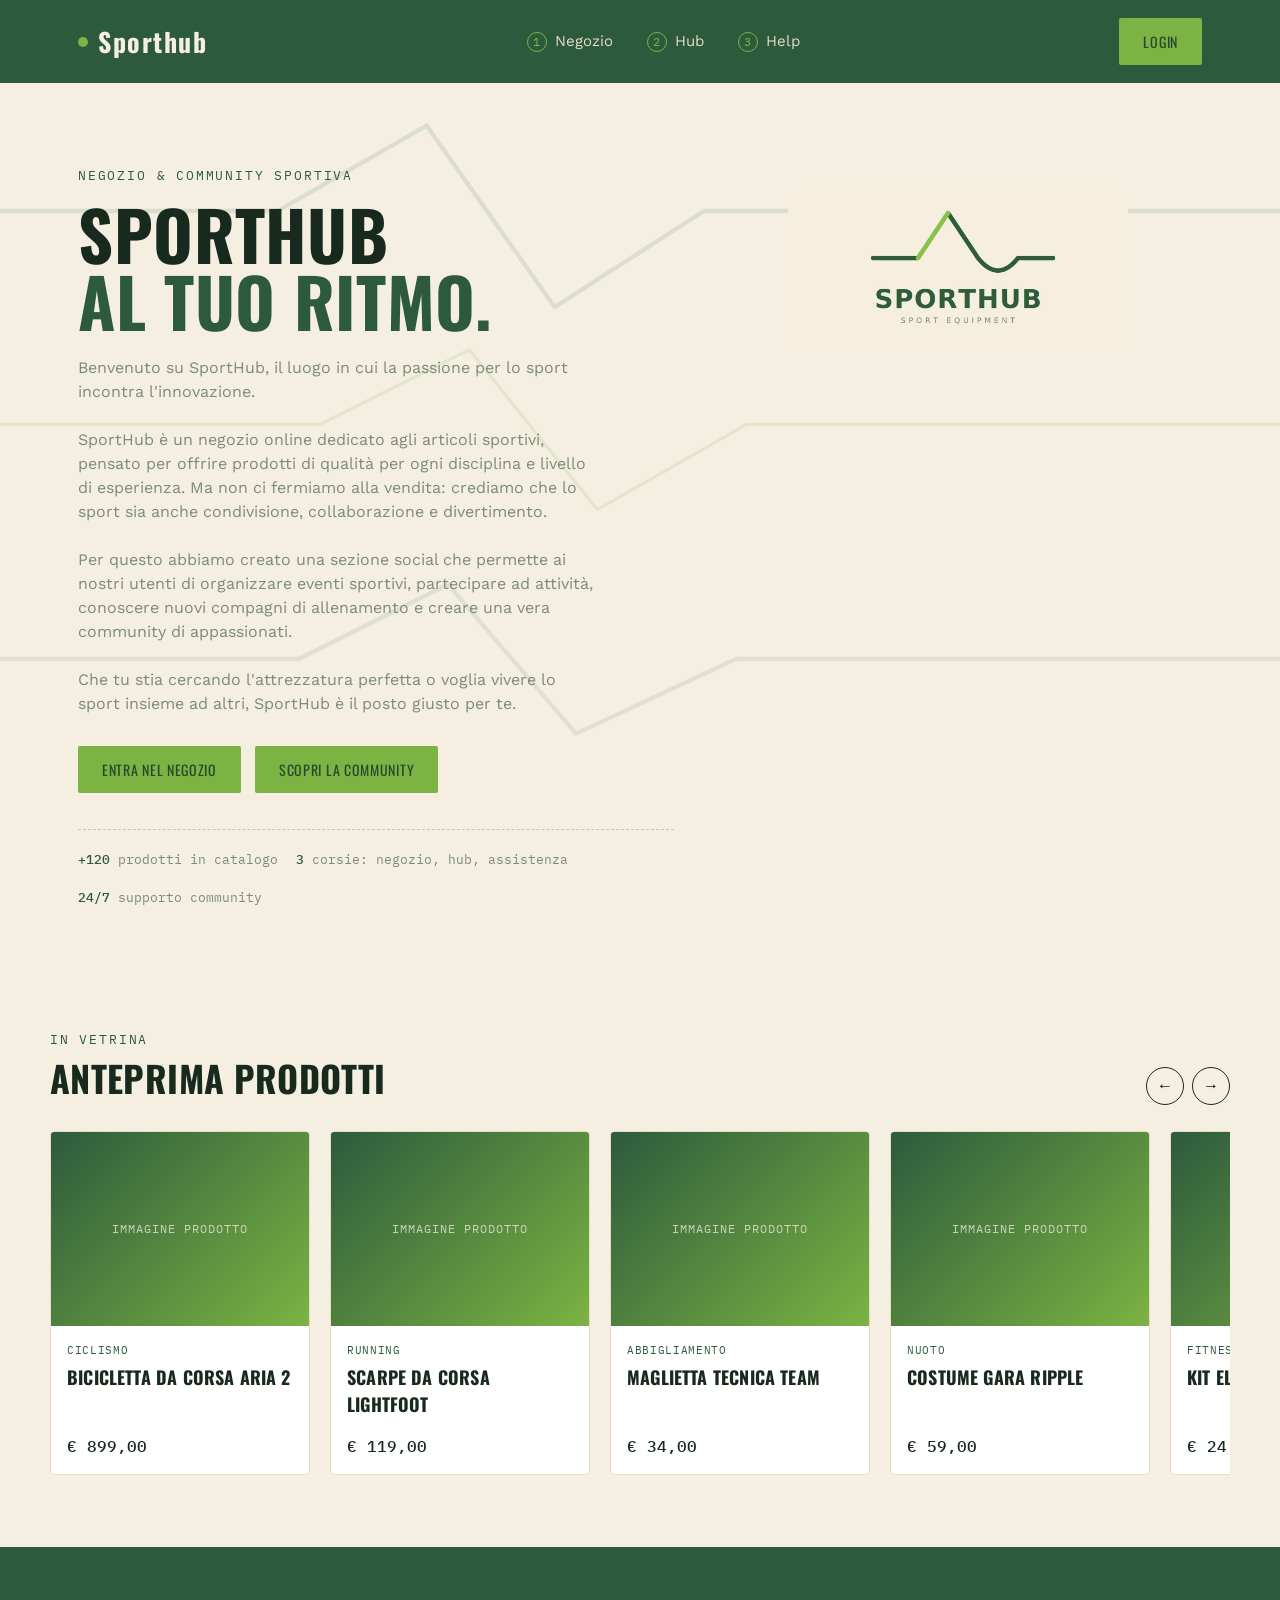
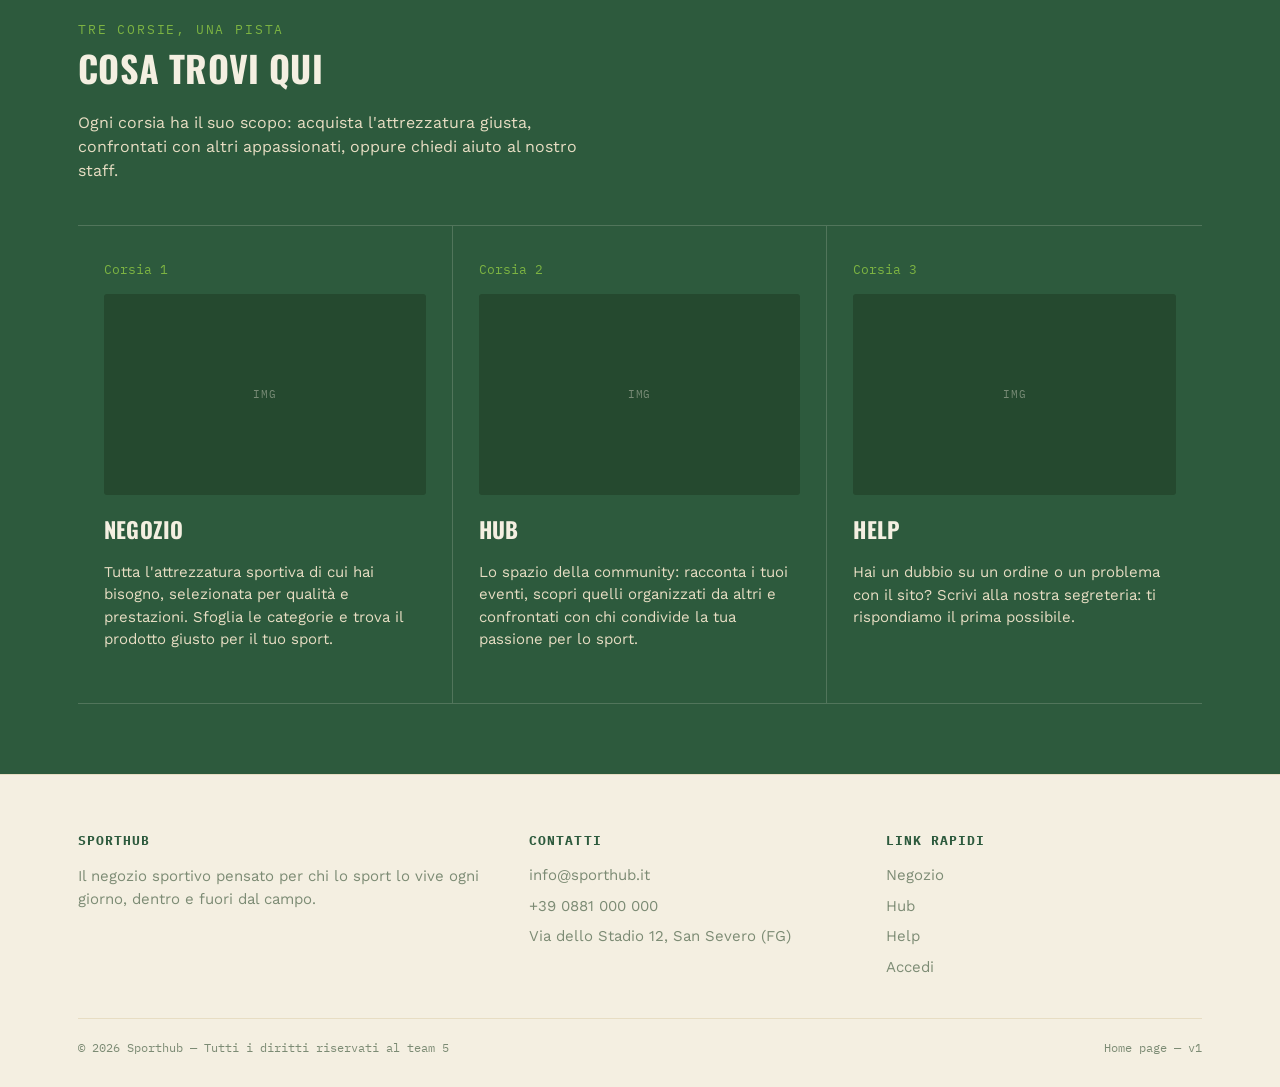
==== commit d04a6899: "Fix duplicate href attribute in login button for improved HTML validity" ====
--- a/home/index.html
+++ b/home/index.html
@@ -1,197 +1,206 @@
 <!DOCTYPE html>
 <html lang="it">
+
 <head>
-<meta charset="UTF-8">
-<meta name="viewport" content="width=device-width, initial-scale=1.0">
-<<<<<<< HEAD
-<title>Sporthub — Sport equipment</title>
-=======
-<title>Sporthub sport equipment</title>
->>>>>>> d84e74626edb6b28294de8d99556ce002d60fa87
-<link rel="preconnect" href="https://fonts.googleapis.com">
-<link href="https://fonts.googleapis.com/css2?family=Oswald:wght@400;500;600;700&family=Work+Sans:wght@400;500;600&family=IBM+Plex+Mono:wght@500&display=swap" rel="stylesheet">
-<link rel="stylesheet" href="style.css">
+  <meta charset="UTF-8">
+  <meta name="viewport" content="width=device-width, initial-scale=1.0">
+  <title>Sporthub sport equipment</title>
+  <link rel="preconnect" href="https://fonts.googleapis.com">
+  <link
+    href="https://fonts.googleapis.com/css2?family=Oswald:wght@400;500;600;700&family=Work+Sans:wght@400;500;600&family=IBM+Plex+Mono:wght@500&display=swap"
+    rel="stylesheet">
+  <link rel="stylesheet" href="style.css">
 </head>
+
 <body>
 
-<header>
-  <div class="nav-row wrap">
-    <a href="#" class="logo"><span class="dot"></span>Sporthub</a>
-
-    <nav class="lanes" id="mainNav">
-      <a href="#negozio"><span class="lane-no">1</span>Negozio</a>
-      <a href="#hub"><span class="lane-no">2</span>Hub</a>
-      <a href="#help"><span class="lane-no">3</span>Help</a>
-      <a href="login.html" class="btn btn-primary nav-cta-mobile" style="display:none;">Login</a>
-    </nav>
-
-    <div style="display:flex; align-items:center; gap:10px;">
-      <a href="login.html" class="btn btn-primary nav-cta">Login</a>
-      <button class="mobile-toggle" id="navToggle" aria-label="Apri il menu" aria-expanded="false">☰</button>
-    </div>
-  </div>
-</header>
-
-<section class="hero">
-  <svg class="hero-lanes-bg" viewBox="0 0 1200 700" preserveAspectRatio="none" aria-hidden="true">
-    <path d="M -100 120 L 260 120 L 400 40 L 520 210 L 660 120 L 1300 120" stroke="#2d5a3d" stroke-width="4" fill="none" opacity="0.12"/>
-    <path d="M -100 320 L 300 320 L 440 250 L 560 400 L 700 320 L 1300 320" stroke="#7cb342" stroke-width="3" fill="none" opacity="0.14"/>
-    <path d="M -100 540 L 280 540 L 420 470 L 540 610 L 690 540 L 1300 540" stroke="#2d5a3d" stroke-width="4" fill="none" opacity="0.1"/>
-  </svg>
-
-  <div class="wrap hero-inner">
-    <div>
-      <span class="eyebrow">Negozio &amp; community sportiva</span>
-      <h1>SPORTHUB<br><span>al tuo ritmo.</span></h1>
-      <p class="lead">Benvenuto su SportHub, il luogo in cui la passione per lo sport incontra l'innovazione.<br><br>
-      SportHub è un negozio online dedicato agli articoli sportivi, pensato per offrire prodotti di qualità per ogni disciplina e livello di esperienza. Ma non ci fermiamo alla vendita: crediamo che lo sport sia anche condivisione, collaborazione e divertimento.<br><br>
-      Per questo abbiamo creato una sezione social che permette ai nostri utenti di organizzare eventi sportivi, partecipare ad attività, conoscere nuovi compagni di allenamento e creare una vera community di appassionati.<br><br>
-      Che tu stia cercando l'attrezzatura perfetta o voglia vivere lo sport insieme ad altri, SportHub è il posto giusto per te.</p>
-      <div class="hero-ctas">
-        <a href="#negozio" class="btn btn-primary">Entra nel negozio</a>
-        <a href="#hub" class="btn btn-ghost">Scopri la community</a>
-      </div>
-      <div class="starting-blocks">
-        <span><strong>+120</strong> prodotti in catalogo</span>
-        <span><strong>3</strong> corsie: negozio, hub, assistenza</span>
-        <span><strong>24/7</strong> supporto community</span>
-      </div>
-    </div>
-
-    <div class="hero-visual" aria-hidden="true">
-      <img src="assets/logo.png" alt="" class="hero-logo">
-    </div>
-  </div>
-</section>
-
-<section class="carousel-section wrap" aria-labelledby="prodTitle">
-  <div class="section-head">
-    <div>
-      <span class="eyebrow">In vetrina</span>
-      <h2 id="prodTitle">Anteprima prodotti</h2>
-    </div>
-    <div class="carousel-controls">
-      <button id="prevBtn" aria-label="Prodotto precedente">←</button>
-      <button id="nextBtn" aria-label="Prodotto successivo">→</button>
-    </div>
-  </div>
-
-  <div class="carousel-track" id="carouselTrack">
-    <article class="prod-card">
-      <div class="prod-img">Immagine prodotto</div>
-      <div class="prod-body">
-        <span class="cat">Ciclismo</span>
-        <h3>Bicicletta da corsa Aria 2</h3>
-        <span class="price">€ 899,00</span>
-      </div>
-    </article>
-    <article class="prod-card">
-      <div class="prod-img">Immagine prodotto</div>
-      <div class="prod-body">
-        <span class="cat">Running</span>
-        <h3>Scarpe da corsa Lightfoot</h3>
-        <span class="price">€ 119,00</span>
-      </div>
-    </article>
-    <article class="prod-card">
-      <div class="prod-img">Immagine prodotto</div>
-      <div class="prod-body">
-        <span class="cat">Abbigliamento</span>
-        <h3>Maglietta tecnica Team</h3>
-        <span class="price">€ 34,00</span>
-      </div>
-    </article>
-    <article class="prod-card">
-      <div class="prod-img">Immagine prodotto</div>
-      <div class="prod-body">
-        <span class="cat">Nuoto</span>
-        <h3>Costume gara Ripple</h3>
-        <span class="price">€ 59,00</span>
-      </div>
-    </article>
-    <article class="prod-card">
-      <div class="prod-img">Immagine prodotto</div>
-      <div class="prod-body">
-        <span class="cat">Fitness</span>
-        <h3>Kit elastici Resist</h3>
-        <span class="price">€ 24,00</span>
-      </div>
-    </article>
-  </div>
-</section>
-
-<section class="lanes-section">
-  <div class="wrap">
+  <header>
+    <div class="nav-row wrap">
+      <a href="#" class="logo"><span class="dot"></span>Sporthub</a>
+
+      <nav class="lanes" id="mainNav">
+        <a href="#negozio"><span class="lane-no">1</span>Negozio</a>
+        <a href="#hub"><span class="lane-no">2</span>Hub</a>
+        <a href="#help"><span class="lane-no">3</span>Help</a>
+        <a href="login.html" class="btn btn-primary nav-cta-mobile" style="display:none;">Login</a>
+      </nav>
+
+      <div style="display:flex; align-items:center; gap:10px;">
+        <a href="login.html" href="login.html" class="btn btn-primary nav-cta">Login</a>
+        <button class="mobile-toggle" id="navToggle" aria-label="Apri il menu" aria-expanded="false">☰</button>
+      </div>
+    </div>
+  </header>
+
+  <section class="hero">
+    <svg class="hero-lanes-bg" viewBox="0 0 1200 700" preserveAspectRatio="none" aria-hidden="true">
+      <path d="M -100 120 L 260 120 L 400 40 L 520 210 L 660 120 L 1300 120" stroke="#2d5a3d" stroke-width="4"
+        fill="none" opacity="0.12" />
+      <path d="M -100 320 L 300 320 L 440 250 L 560 400 L 700 320 L 1300 320" stroke="#7cb342" stroke-width="3"
+        fill="none" opacity="0.14" />
+      <path d="M -100 540 L 280 540 L 420 470 L 540 610 L 690 540 L 1300 540" stroke="#2d5a3d" stroke-width="4"
+        fill="none" opacity="0.1" />
+    </svg>
+
+    <div class="wrap hero-inner">
+      <div>
+        <span class="eyebrow">Negozio &amp; community sportiva</span>
+        <h1>SPORTHUB<br><span>al tuo ritmo.</span></h1>
+        <p class="lead">Benvenuto su SportHub, il luogo in cui la passione per lo sport incontra l'innovazione.<br><br>
+          SportHub è un negozio online dedicato agli articoli sportivi, pensato per offrire prodotti di qualità per ogni
+          disciplina e livello di esperienza. Ma non ci fermiamo alla vendita: crediamo che lo sport sia anche
+          condivisione, collaborazione e divertimento.<br><br>
+          Per questo abbiamo creato una sezione social che permette ai nostri utenti di organizzare eventi sportivi,
+          partecipare ad attività, conoscere nuovi compagni di allenamento e creare una vera community di
+          appassionati.<br><br>
+          Che tu stia cercando l'attrezzatura perfetta o voglia vivere lo sport insieme ad altri, SportHub è il posto
+          giusto per te.</p>
+        <div class="hero-ctas">
+          <a href="#negozio" class="btn btn-primary">Entra nel negozio</a>
+          <a href="#hub" class="btn btn-primary">Scopri la community</a>
+        </div>
+        <div class="starting-blocks">
+          <span><strong>+120</strong> prodotti in catalogo</span>
+          <span><strong>3</strong> corsie: negozio, hub, assistenza</span>
+          <span><strong>24/7</strong> supporto community</span>
+        </div>
+      </div>
+
+      <div class="hero-visual" aria-hidden="true">
+        <img src="res/logo.png" alt="" class="hero-logo">
+      </div>
+    </div>
+  </section>
+
+  <section class="carousel-section wrap" aria-labelledby="prodTitle">
     <div class="section-head">
       <div>
-        <span class="eyebrow" style="color:var(--leaf);">Tre corsie, una pista</span>
-        <h2>Cosa trovi qui</h2>
-        <p>Ogni corsia ha il suo scopo: acquista l'attrezzatura giusta, confrontati con altri appassionati, oppure chiedi aiuto al nostro staff.</p>
-      </div>
-    </div>
-
-    <div class="lane-grid">
-      <div class="lane-card" id="negozio">
-        <span class="lane-tag">Corsia 1</span>
-        <div class="lane-img">img</div>
-        <h3>Negozio</h3>
-        <p>Sfoglia le categorie, confronta i prodotti e completa l'acquisto in pochi passi.</p>
-        <a href="#" class="link">Vai al negozio →</a>
-      </div>
-      <div class="lane-card" id="hub">
-        <span class="lane-tag">Corsia 2</span>
-        <div class="lane-img">img</div>
-        <h3>Hub</h3>
-        <p>Racconta i tuoi eventi sportivi, commenta e scopri cosa organizza la community.</p>
-        <a href="#" class="link">Entra nell'hub →</a>
-      </div>
-      <div class="lane-card" id="help">
-        <span class="lane-tag">Corsia 3</span>
-        <div class="lane-img">img</div>
-        <h3>Help</h3>
-        <p>Hai un dubbio su un ordine o un problema tecnico? Scrivi alla segreteria e ricevi risposta.</p>
-        <a href="#" class="link">Chiedi assistenza →</a>
-      </div>
-    </div>
-  </div>
-</section>
-
-<footer>
-  <div class="wrap">
-    <div class="footer-grid">
-      <div>
-        <h4>Sporthub</h4>
-        <p>Il negozio sportivo pensato per chi lo sport lo vive ogni giorno, dentro e fuori dal campo.</p>
-      </div>
-      <div>
-        <h4>Contatti</h4>
-        <ul>
-          <li>info@sporthub.it</li>
-          <li>+39 0881 000 000</li>
-          <li>Via dello Stadio 12, San Severo (FG)</li>
-        </ul>
-      </div>
-      <div>
-        <h4>Link rapidi</h4>
-        <ul>
-          <li><a href="#negozio">Negozio</a></li>
-          <li><a href="#hub">Hub</a></li>
-          <li><a href="#help">Help</a></li>
-          <li><a href="login.html">Accedi</a></li>
-        </ul>
-      </div>
-    </div>
-    <div class="footer-bottom">
-<<<<<<< HEAD
-      <span>© 2026 Sporthub — Tutti i diritti riservati</span>
-=======
-      <span>© 2026 Sporthub — Tutti i diritti riservati al team 5</span>
->>>>>>> d84e74626edb6b28294de8d99556ce002d60fa87
-      <span>Home page — v1</span>
-    </div>
-  </div>
-</footer>
-
-<script src="script.js"></script>
+        <span class="eyebrow">In vetrina</span>
+        <h2 id="prodTitle">Anteprima prodotti</h2>
+      </div>
+      <div class="carousel-controls">
+        <button id="prevBtn" aria-label="Prodotto precedente">←</button>
+        <button id="nextBtn" aria-label="Prodotto successivo">→</button>
+      </div>
+    </div>
+
+    <div class="carousel-track" id="carouselTrack">
+      <article class="prod-card">
+        <div class="prod-img">Immagine prodotto</div>
+        <div class="prod-body">
+          <span class="cat">Ciclismo</span>
+          <h3>Bicicletta da corsa Aria 2</h3>
+          <span class="price">€ 899,00</span>
+        </div>
+      </article>
+      <article class="prod-card">
+        <div class="prod-img">Immagine prodotto</div>
+        <div class="prod-body">
+          <span class="cat">Running</span>
+          <h3>Scarpe da corsa Lightfoot</h3>
+          <span class="price">€ 119,00</span>
+        </div>
+      </article>
+      <article class="prod-card">
+        <div class="prod-img">Immagine prodotto</div>
+        <div class="prod-body">
+          <span class="cat">Abbigliamento</span>
+          <h3>Maglietta tecnica Team</h3>
+          <span class="price">€ 34,00</span>
+        </div>
+      </article>
+      <article class="prod-card">
+        <div class="prod-img">Immagine prodotto</div>
+        <div class="prod-body">
+          <span class="cat">Nuoto</span>
+          <h3>Costume gara Ripple</h3>
+          <span class="price">€ 59,00</span>
+        </div>
+      </article>
+      <article class="prod-card">
+        <div class="prod-img">Immagine prodotto</div>
+        <div class="prod-body">
+          <span class="cat">Fitness</span>
+          <h3>Kit elastici Resist</h3>
+          <span class="price">€ 24,00</span>
+        </div>
+      </article>
+    </div>
+  </section>
+
+  <section class="lanes-section">
+    <div class="wrap">
+      <div class="section-head">
+        <div>
+          <span class="eyebrow" style="color:var(--leaf);">Tre corsie, una pista</span>
+          <h2>Cosa trovi qui</h2>
+          <p>Ogni corsia ha il suo scopo: acquista l'attrezzatura giusta, confrontati con altri appassionati, oppure
+            chiedi aiuto al nostro staff.</p>
+        </div>
+      </div>
+
+      <div class="lane-grid">
+        <div class="lane-card" id="negozio">
+          <span class="lane-tag">Corsia 1</span>
+          <div class="lane-img">img</div>
+          <h3>Negozio</h3>
+          <p>Tutta l'attrezzatura sportiva di cui hai bisogno, selezionata per qualità e prestazioni. Sfoglia le
+            categorie e trova il prodotto giusto per il tuo sport.</p>
+          <!--<p href="#" class="link">Vai al negozio →</p>-->
+        </div>
+        <div class="lane-card" id="hub">
+          <span class="lane-tag">Corsia 2</span>
+          <div class="lane-img">img</div>
+          <h3>Hub</h3>
+          <p>Lo spazio della community: racconta i tuoi eventi, scopri quelli organizzati da altri e confrontati con chi
+            condivide la tua passione per lo sport.</p>
+          <!--<p href="#" class="link">Entra nell'hub →</p>-->
+        </div>
+        <div class="lane-card" id="help">
+          <span class="lane-tag">Corsia 3</span>
+          <div class="lane-img">img</div>
+          <h3>Help</h3>
+          <p>Hai un dubbio su un ordine o un problema con il sito? Scrivi alla nostra segreteria: ti rispondiamo il
+            prima possibile.</p>
+          <!--<p href="#" class="link">Chiedi assistenza → DA IMPLEMENTARE SE DA HOME -> AIUTO</p>-->
+        </div>
+      </div>
+    </div>
+  </section>
+
+  <footer>
+    <div class="wrap">
+      <div class="footer-grid">
+        <div>
+          <h4>Sporthub</h4>
+          <p>Il negozio sportivo pensato per chi lo sport lo vive ogni giorno, dentro e fuori dal campo.</p>
+        </div>
+        <div>
+          <h4>Contatti</h4>
+          <ul>
+            <li>info@sporthub.it</li>
+            <li>+39 0881 000 000</li>
+            <li>Via dello Stadio 12, San Severo (FG)</li>
+          </ul>
+        </div>
+        <div>
+          <h4>Link rapidi</h4>
+          <ul>
+            <li><a href="#negozio">Negozio</a></li>
+            <li><a href="#hub">Hub</a></li>
+            <li><a href="#help">Help</a></li>
+            <li><a href="login.html">Accedi</a></li>
+          </ul>
+        </div>
+      </div>
+      <div class="footer-bottom">
+        <span>© 2026 Sporthub — Tutti i diritti riservati al team 5</span>
+        <span>Home page — v1</span>
+      </div>
+    </div>
+  </footer>
+
+  <script src="script.js"></script>
 </body>
+
 </html>
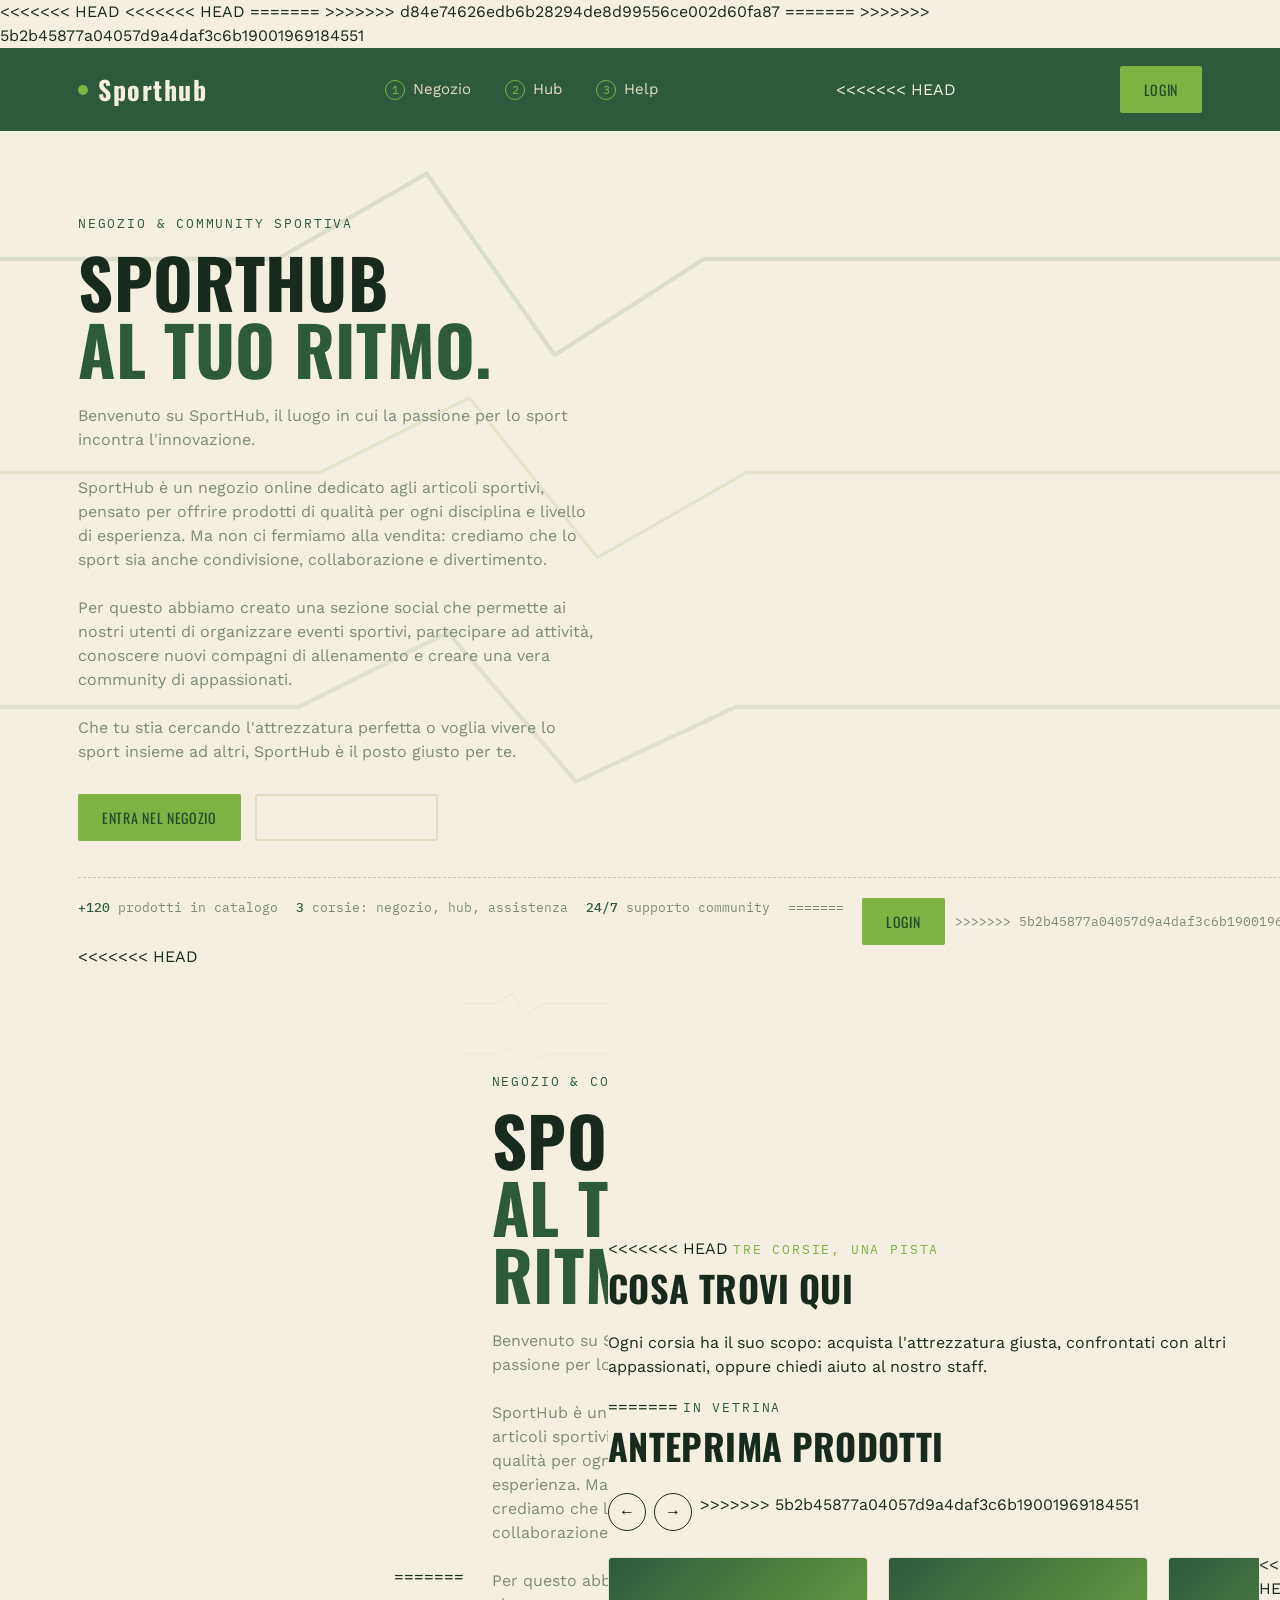
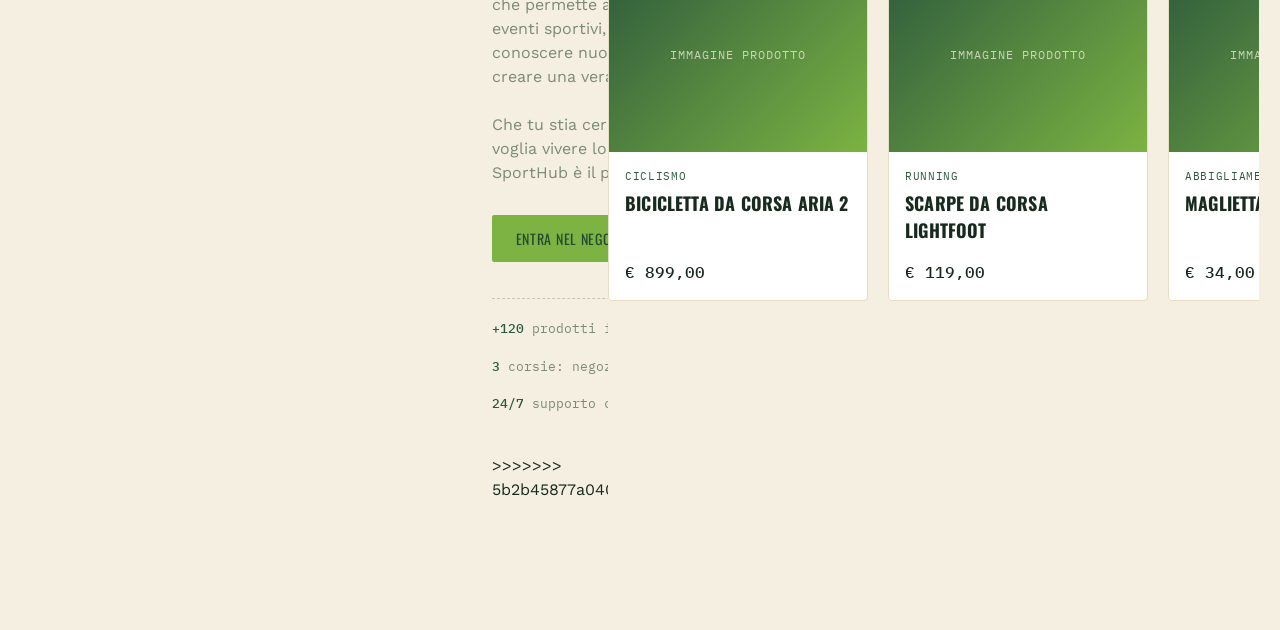
==== commit 10163025: "Merge branch 'main' of https://github.com/giorgiociotti/sporthubFE" ====
--- a/home/index.html
+++ b/home/index.html
@@ -2,6 +2,18 @@
 <html lang="it">
 
 <head>
+<<<<<<< HEAD
+<meta charset="UTF-8">
+<meta name="viewport" content="width=device-width, initial-scale=1.0">
+<<<<<<< HEAD
+<title>Sporthub — Sport equipment</title>
+=======
+<title>Sporthub sport equipment</title>
+>>>>>>> d84e74626edb6b28294de8d99556ce002d60fa87
+<link rel="preconnect" href="https://fonts.googleapis.com">
+<link href="https://fonts.googleapis.com/css2?family=Oswald:wght@400;500;600;700&family=Work+Sans:wght@400;500;600&family=IBM+Plex+Mono:wght@500&display=swap" rel="stylesheet">
+<link rel="stylesheet" href="style.css">
+=======
   <meta charset="UTF-8">
   <meta name="viewport" content="width=device-width, initial-scale=1.0">
   <title>Sporthub sport equipment</title>
@@ -10,6 +22,7 @@
     href="https://fonts.googleapis.com/css2?family=Oswald:wght@400;500;600;700&family=Work+Sans:wght@400;500;600&family=IBM+Plex+Mono:wght@500&display=swap"
     rel="stylesheet">
   <link rel="stylesheet" href="style.css">
+>>>>>>> 5b2b45877a04057d9a4daf3c6b19001969184551
 </head>
 
 <body>
@@ -25,13 +38,50 @@
         <a href="login.html" class="btn btn-primary nav-cta-mobile" style="display:none;">Login</a>
       </nav>
 
+<<<<<<< HEAD
+    <div style="display:flex; align-items:center; gap:10px;">
+      <a href="login.html" class="btn btn-primary nav-cta">Login</a>
+      <button class="mobile-toggle" id="navToggle" aria-label="Apri il menu" aria-expanded="false">☰</button>
+    </div>
+  </div>
+</header>
+
+<section class="hero">
+  <svg class="hero-lanes-bg" viewBox="0 0 1200 700" preserveAspectRatio="none" aria-hidden="true">
+    <path d="M -100 120 L 260 120 L 400 40 L 520 210 L 660 120 L 1300 120" stroke="#2d5a3d" stroke-width="4" fill="none" opacity="0.12"/>
+    <path d="M -100 320 L 300 320 L 440 250 L 560 400 L 700 320 L 1300 320" stroke="#7cb342" stroke-width="3" fill="none" opacity="0.14"/>
+    <path d="M -100 540 L 280 540 L 420 470 L 540 610 L 690 540 L 1300 540" stroke="#2d5a3d" stroke-width="4" fill="none" opacity="0.1"/>
+  </svg>
+
+  <div class="wrap hero-inner">
+    <div>
+      <span class="eyebrow">Negozio &amp; community sportiva</span>
+      <h1>SPORTHUB<br><span>al tuo ritmo.</span></h1>
+      <p class="lead">Benvenuto su SportHub, il luogo in cui la passione per lo sport incontra l'innovazione.<br><br>
+      SportHub è un negozio online dedicato agli articoli sportivi, pensato per offrire prodotti di qualità per ogni disciplina e livello di esperienza. Ma non ci fermiamo alla vendita: crediamo che lo sport sia anche condivisione, collaborazione e divertimento.<br><br>
+      Per questo abbiamo creato una sezione social che permette ai nostri utenti di organizzare eventi sportivi, partecipare ad attività, conoscere nuovi compagni di allenamento e creare una vera community di appassionati.<br><br>
+      Che tu stia cercando l'attrezzatura perfetta o voglia vivere lo sport insieme ad altri, SportHub è il posto giusto per te.</p>
+      <div class="hero-ctas">
+        <a href="#negozio" class="btn btn-primary">Entra nel negozio</a>
+        <a href="#hub" class="btn btn-ghost">Scopri la community</a>
+      </div>
+      <div class="starting-blocks">
+        <span><strong>+120</strong> prodotti in catalogo</span>
+        <span><strong>3</strong> corsie: negozio, hub, assistenza</span>
+        <span><strong>24/7</strong> supporto community</span>
+=======
       <div style="display:flex; align-items:center; gap:10px;">
-        <a href="login.html" href="login.html" class="btn btn-primary nav-cta">Login</a>
+        <a href="login.html" class="btn btn-primary nav-cta">Login</a>
         <button class="mobile-toggle" id="navToggle" aria-label="Apri il menu" aria-expanded="false">☰</button>
+>>>>>>> 5b2b45877a04057d9a4daf3c6b19001969184551
       </div>
     </div>
   </header>
 
+<<<<<<< HEAD
+    <div class="hero-visual" aria-hidden="true">
+      <img src="assets/logo.png" alt="" class="hero-logo">
+=======
   <section class="hero">
     <svg class="hero-lanes-bg" viewBox="0 0 1200 700" preserveAspectRatio="none" aria-hidden="true">
       <path d="M -100 120 L 260 120 L 400 40 L 520 210 L 660 120 L 1300 120" stroke="#2d5a3d" stroke-width="4"
@@ -69,18 +119,25 @@
       <div class="hero-visual" aria-hidden="true">
         <img src="res/logo.png" alt="" class="hero-logo">
       </div>
+>>>>>>> 5b2b45877a04057d9a4daf3c6b19001969184551
     </div>
   </section>
 
   <section class="carousel-section wrap" aria-labelledby="prodTitle">
     <div class="section-head">
       <div>
+<<<<<<< HEAD
+        <span class="eyebrow" style="color:var(--leaf);">Tre corsie, una pista</span>
+        <h2>Cosa trovi qui</h2>
+        <p>Ogni corsia ha il suo scopo: acquista l'attrezzatura giusta, confrontati con altri appassionati, oppure chiedi aiuto al nostro staff.</p>
+=======
         <span class="eyebrow">In vetrina</span>
         <h2 id="prodTitle">Anteprima prodotti</h2>
       </div>
       <div class="carousel-controls">
         <button id="prevBtn" aria-label="Prodotto precedente">←</button>
         <button id="nextBtn" aria-label="Prodotto successivo">→</button>
+>>>>>>> 5b2b45877a04057d9a4daf3c6b19001969184551
       </div>
     </div>
 
@@ -128,6 +185,43 @@
     </div>
   </section>
 
+<<<<<<< HEAD
+<footer>
+  <div class="wrap">
+    <div class="footer-grid">
+      <div>
+        <h4>Sporthub</h4>
+        <p>Il negozio sportivo pensato per chi lo sport lo vive ogni giorno, dentro e fuori dal campo.</p>
+      </div>
+      <div>
+        <h4>Contatti</h4>
+        <ul>
+          <li>info@sporthub.it</li>
+          <li>+39 0881 000 000</li>
+          <li>Via dello Stadio 12, San Severo (FG)</li>
+        </ul>
+      </div>
+      <div>
+        <h4>Link rapidi</h4>
+        <ul>
+          <li><a href="#negozio">Negozio</a></li>
+          <li><a href="#hub">Hub</a></li>
+          <li><a href="#help">Help</a></li>
+          <li><a href="login.html">Accedi</a></li>
+        </ul>
+      </div>
+    </div>
+    <div class="footer-bottom">
+<<<<<<< HEAD
+      <span>© 2026 Sporthub — Tutti i diritti riservati</span>
+=======
+      <span>© 2026 Sporthub — Tutti i diritti riservati al team 5</span>
+>>>>>>> d84e74626edb6b28294de8d99556ce002d60fa87
+      <span>Home page — v1</span>
+    </div>
+  </div>
+</footer>
+=======
   <section class="lanes-section">
     <div class="wrap">
       <div class="section-head">
@@ -138,6 +232,7 @@
             chiedi aiuto al nostro staff.</p>
         </div>
       </div>
+>>>>>>> 5b2b45877a04057d9a4daf3c6b19001969184551
 
       <div class="lane-grid">
         <div class="lane-card" id="negozio">
--- a/home/style.css
+++ b/home/style.css
@@ -202,7 +202,10 @@
 .hero-logo{
   width:100%;
   max-width:340px;
+<<<<<<< HEAD
+=======
   position:relative
+>>>>>>> 5b2b45877a04057d9a4daf3c6b19001969184551
 }
 
 /* ---------- CAROSELLO ---------- */
--- a/home/style.css
+++ b/home/style.css
@@ -202,7 +202,10 @@
 .hero-logo{
   width:100%;
   max-width:340px;
+<<<<<<< HEAD
+=======
   position:relative
+>>>>>>> 5b2b45877a04057d9a4daf3c6b19001969184551
 }
 
 /* ---------- CAROSELLO ---------- */
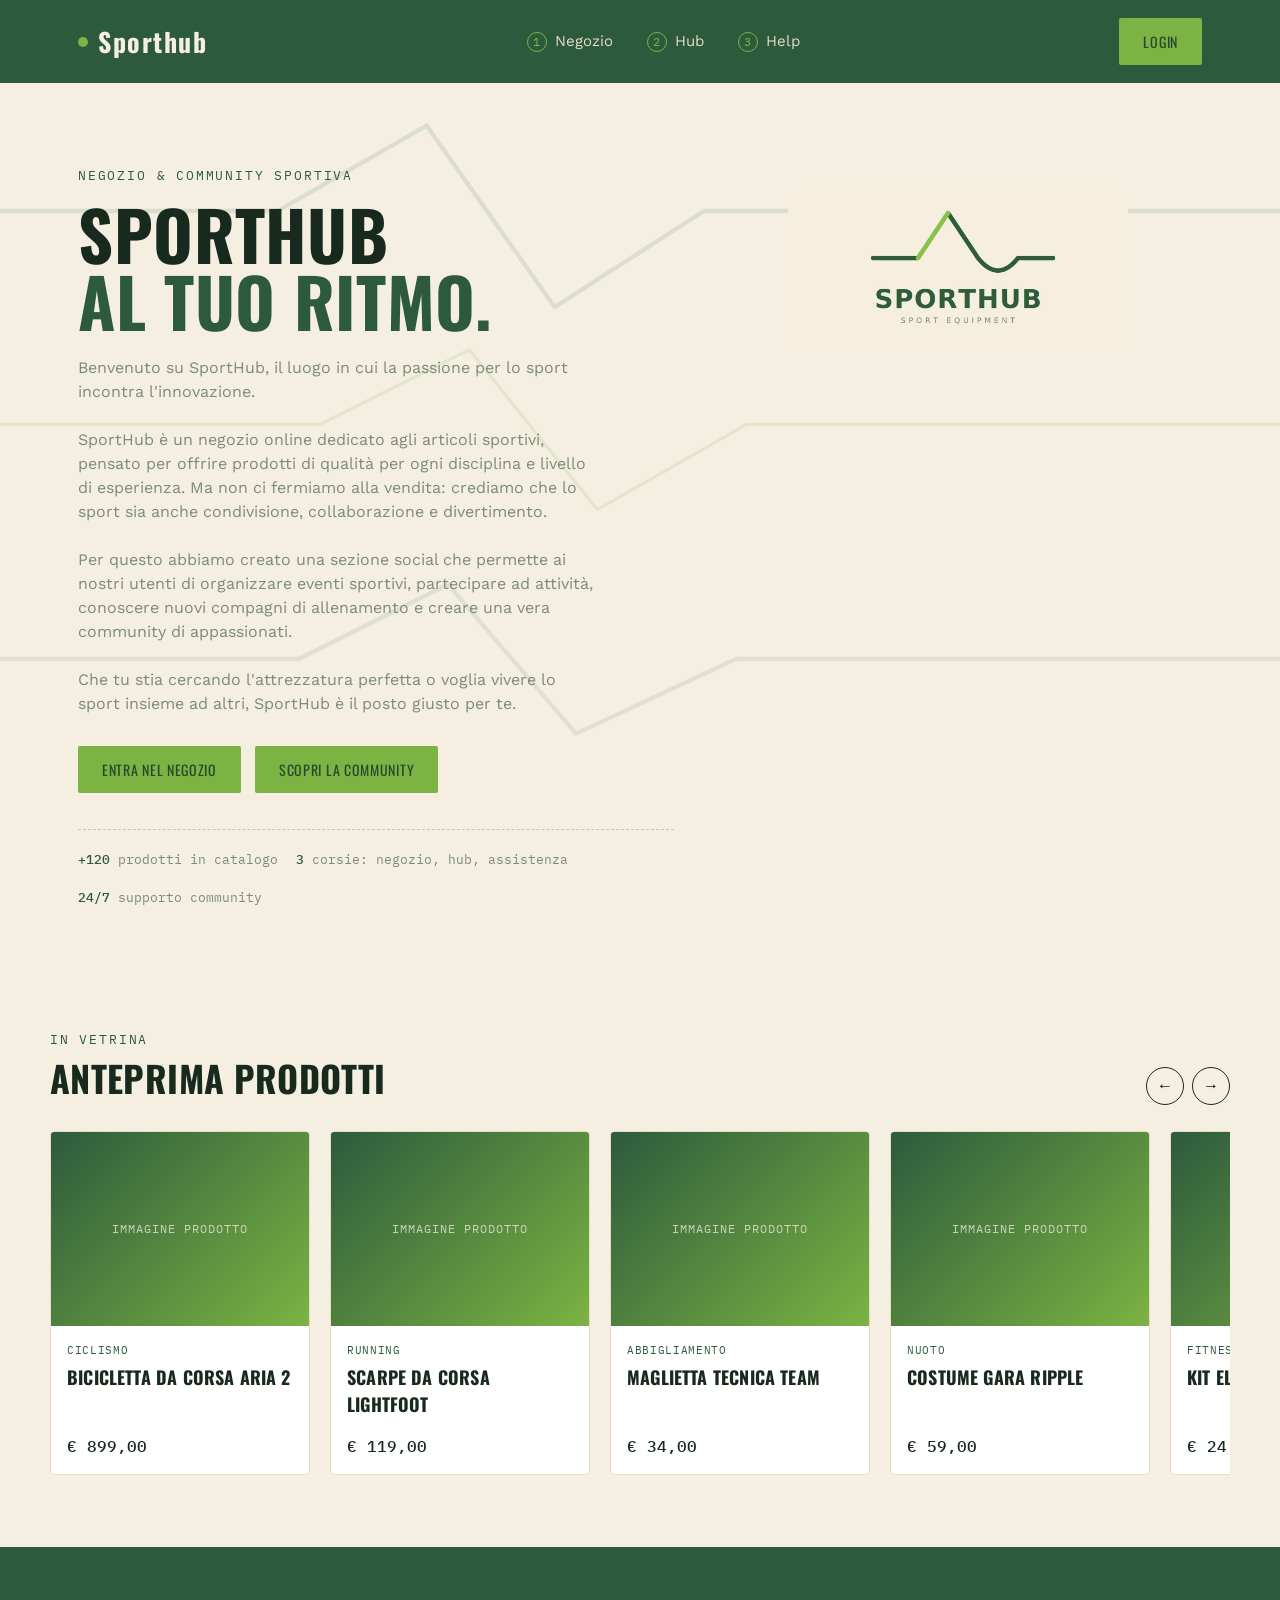
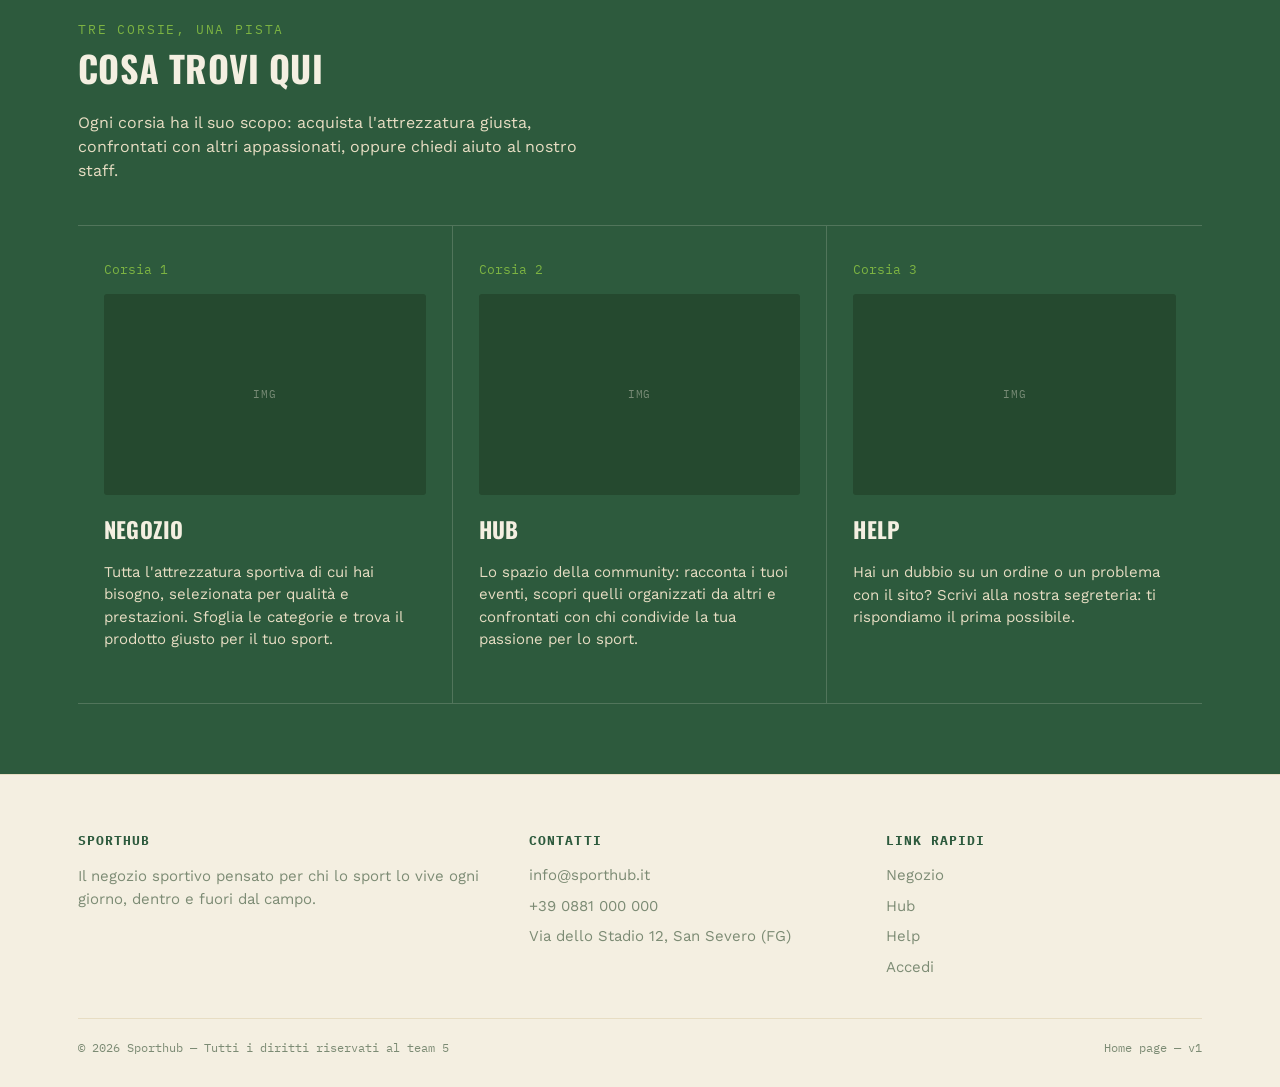
==== commit 758a4ef1: "Remove old login files and add new login structure with updated styles and scripts" ====
--- a/home/index.html
+++ b/home/index.html
@@ -2,18 +2,6 @@
 <html lang="it">
 
 <head>
-<<<<<<< HEAD
-<meta charset="UTF-8">
-<meta name="viewport" content="width=device-width, initial-scale=1.0">
-<<<<<<< HEAD
-<title>Sporthub — Sport equipment</title>
-=======
-<title>Sporthub sport equipment</title>
->>>>>>> d84e74626edb6b28294de8d99556ce002d60fa87
-<link rel="preconnect" href="https://fonts.googleapis.com">
-<link href="https://fonts.googleapis.com/css2?family=Oswald:wght@400;500;600;700&family=Work+Sans:wght@400;500;600&family=IBM+Plex+Mono:wght@500&display=swap" rel="stylesheet">
-<link rel="stylesheet" href="style.css">
-=======
   <meta charset="UTF-8">
   <meta name="viewport" content="width=device-width, initial-scale=1.0">
   <title>Sporthub sport equipment</title>
@@ -22,7 +10,6 @@
     href="https://fonts.googleapis.com/css2?family=Oswald:wght@400;500;600;700&family=Work+Sans:wght@400;500;600&family=IBM+Plex+Mono:wght@500&display=swap"
     rel="stylesheet">
   <link rel="stylesheet" href="style.css">
->>>>>>> 5b2b45877a04057d9a4daf3c6b19001969184551
 </head>
 
 <body>
@@ -35,53 +22,16 @@
         <a href="#negozio"><span class="lane-no">1</span>Negozio</a>
         <a href="#hub"><span class="lane-no">2</span>Hub</a>
         <a href="#help"><span class="lane-no">3</span>Help</a>
-        <a href="login.html" class="btn btn-primary nav-cta-mobile" style="display:none;">Login</a>
+        <a href="login/login.html" class="btn btn-primary nav-cta-mobile" style="display:none;">Login</a>
       </nav>
 
-<<<<<<< HEAD
-    <div style="display:flex; align-items:center; gap:10px;">
-      <a href="login.html" class="btn btn-primary nav-cta">Login</a>
-      <button class="mobile-toggle" id="navToggle" aria-label="Apri il menu" aria-expanded="false">☰</button>
-    </div>
-  </div>
-</header>
-
-<section class="hero">
-  <svg class="hero-lanes-bg" viewBox="0 0 1200 700" preserveAspectRatio="none" aria-hidden="true">
-    <path d="M -100 120 L 260 120 L 400 40 L 520 210 L 660 120 L 1300 120" stroke="#2d5a3d" stroke-width="4" fill="none" opacity="0.12"/>
-    <path d="M -100 320 L 300 320 L 440 250 L 560 400 L 700 320 L 1300 320" stroke="#7cb342" stroke-width="3" fill="none" opacity="0.14"/>
-    <path d="M -100 540 L 280 540 L 420 470 L 540 610 L 690 540 L 1300 540" stroke="#2d5a3d" stroke-width="4" fill="none" opacity="0.1"/>
-  </svg>
-
-  <div class="wrap hero-inner">
-    <div>
-      <span class="eyebrow">Negozio &amp; community sportiva</span>
-      <h1>SPORTHUB<br><span>al tuo ritmo.</span></h1>
-      <p class="lead">Benvenuto su SportHub, il luogo in cui la passione per lo sport incontra l'innovazione.<br><br>
-      SportHub è un negozio online dedicato agli articoli sportivi, pensato per offrire prodotti di qualità per ogni disciplina e livello di esperienza. Ma non ci fermiamo alla vendita: crediamo che lo sport sia anche condivisione, collaborazione e divertimento.<br><br>
-      Per questo abbiamo creato una sezione social che permette ai nostri utenti di organizzare eventi sportivi, partecipare ad attività, conoscere nuovi compagni di allenamento e creare una vera community di appassionati.<br><br>
-      Che tu stia cercando l'attrezzatura perfetta o voglia vivere lo sport insieme ad altri, SportHub è il posto giusto per te.</p>
-      <div class="hero-ctas">
-        <a href="#negozio" class="btn btn-primary">Entra nel negozio</a>
-        <a href="#hub" class="btn btn-ghost">Scopri la community</a>
-      </div>
-      <div class="starting-blocks">
-        <span><strong>+120</strong> prodotti in catalogo</span>
-        <span><strong>3</strong> corsie: negozio, hub, assistenza</span>
-        <span><strong>24/7</strong> supporto community</span>
-=======
       <div style="display:flex; align-items:center; gap:10px;">
         <a href="login.html" class="btn btn-primary nav-cta">Login</a>
         <button class="mobile-toggle" id="navToggle" aria-label="Apri il menu" aria-expanded="false">☰</button>
->>>>>>> 5b2b45877a04057d9a4daf3c6b19001969184551
       </div>
     </div>
   </header>
 
-<<<<<<< HEAD
-    <div class="hero-visual" aria-hidden="true">
-      <img src="assets/logo.png" alt="" class="hero-logo">
-=======
   <section class="hero">
     <svg class="hero-lanes-bg" viewBox="0 0 1200 700" preserveAspectRatio="none" aria-hidden="true">
       <path d="M -100 120 L 260 120 L 400 40 L 520 210 L 660 120 L 1300 120" stroke="#2d5a3d" stroke-width="4"
@@ -119,25 +69,18 @@
       <div class="hero-visual" aria-hidden="true">
         <img src="res/logo.png" alt="" class="hero-logo">
       </div>
->>>>>>> 5b2b45877a04057d9a4daf3c6b19001969184551
     </div>
   </section>
 
   <section class="carousel-section wrap" aria-labelledby="prodTitle">
     <div class="section-head">
       <div>
-<<<<<<< HEAD
-        <span class="eyebrow" style="color:var(--leaf);">Tre corsie, una pista</span>
-        <h2>Cosa trovi qui</h2>
-        <p>Ogni corsia ha il suo scopo: acquista l'attrezzatura giusta, confrontati con altri appassionati, oppure chiedi aiuto al nostro staff.</p>
-=======
         <span class="eyebrow">In vetrina</span>
         <h2 id="prodTitle">Anteprima prodotti</h2>
       </div>
       <div class="carousel-controls">
         <button id="prevBtn" aria-label="Prodotto precedente">←</button>
         <button id="nextBtn" aria-label="Prodotto successivo">→</button>
->>>>>>> 5b2b45877a04057d9a4daf3c6b19001969184551
       </div>
     </div>
 
@@ -185,43 +128,6 @@
     </div>
   </section>
 
-<<<<<<< HEAD
-<footer>
-  <div class="wrap">
-    <div class="footer-grid">
-      <div>
-        <h4>Sporthub</h4>
-        <p>Il negozio sportivo pensato per chi lo sport lo vive ogni giorno, dentro e fuori dal campo.</p>
-      </div>
-      <div>
-        <h4>Contatti</h4>
-        <ul>
-          <li>info@sporthub.it</li>
-          <li>+39 0881 000 000</li>
-          <li>Via dello Stadio 12, San Severo (FG)</li>
-        </ul>
-      </div>
-      <div>
-        <h4>Link rapidi</h4>
-        <ul>
-          <li><a href="#negozio">Negozio</a></li>
-          <li><a href="#hub">Hub</a></li>
-          <li><a href="#help">Help</a></li>
-          <li><a href="login.html">Accedi</a></li>
-        </ul>
-      </div>
-    </div>
-    <div class="footer-bottom">
-<<<<<<< HEAD
-      <span>© 2026 Sporthub — Tutti i diritti riservati</span>
-=======
-      <span>© 2026 Sporthub — Tutti i diritti riservati al team 5</span>
->>>>>>> d84e74626edb6b28294de8d99556ce002d60fa87
-      <span>Home page — v1</span>
-    </div>
-  </div>
-</footer>
-=======
   <section class="lanes-section">
     <div class="wrap">
       <div class="section-head">
@@ -232,7 +138,6 @@
             chiedi aiuto al nostro staff.</p>
         </div>
       </div>
->>>>>>> 5b2b45877a04057d9a4daf3c6b19001969184551
 
       <div class="lane-grid">
         <div class="lane-card" id="negozio">
@@ -284,7 +189,7 @@
             <li><a href="#negozio">Negozio</a></li>
             <li><a href="#hub">Hub</a></li>
             <li><a href="#help">Help</a></li>
-            <li><a href="login.html">Accedi</a></li>
+            <li><a href="login/login.html">Accedi</a></li>
           </ul>
         </div>
       </div>
--- a/home/style.css
+++ b/home/style.css
@@ -202,10 +202,6 @@
 .hero-logo{
   width:100%;
   max-width:340px;
-<<<<<<< HEAD
-=======
-  position:relative
->>>>>>> 5b2b45877a04057d9a4daf3c6b19001969184551
 }
 
 /* ---------- CAROSELLO ---------- */
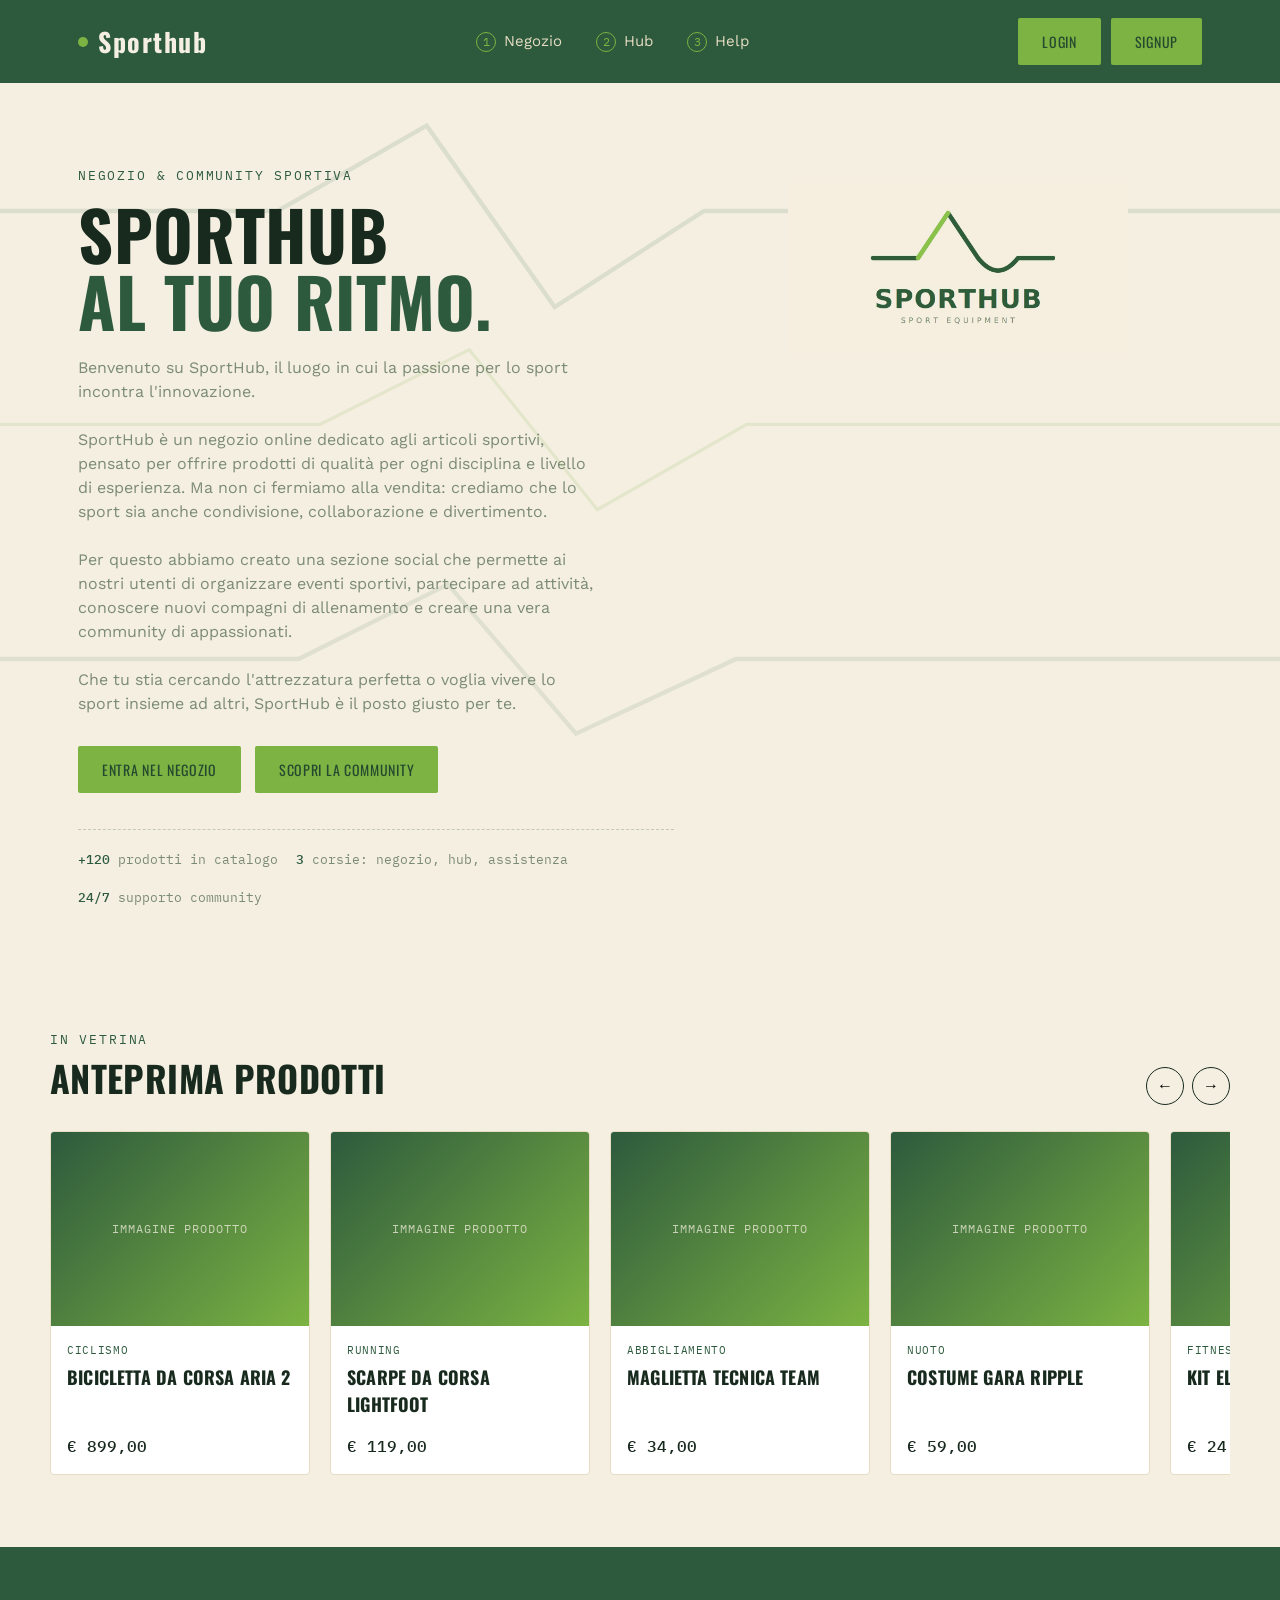
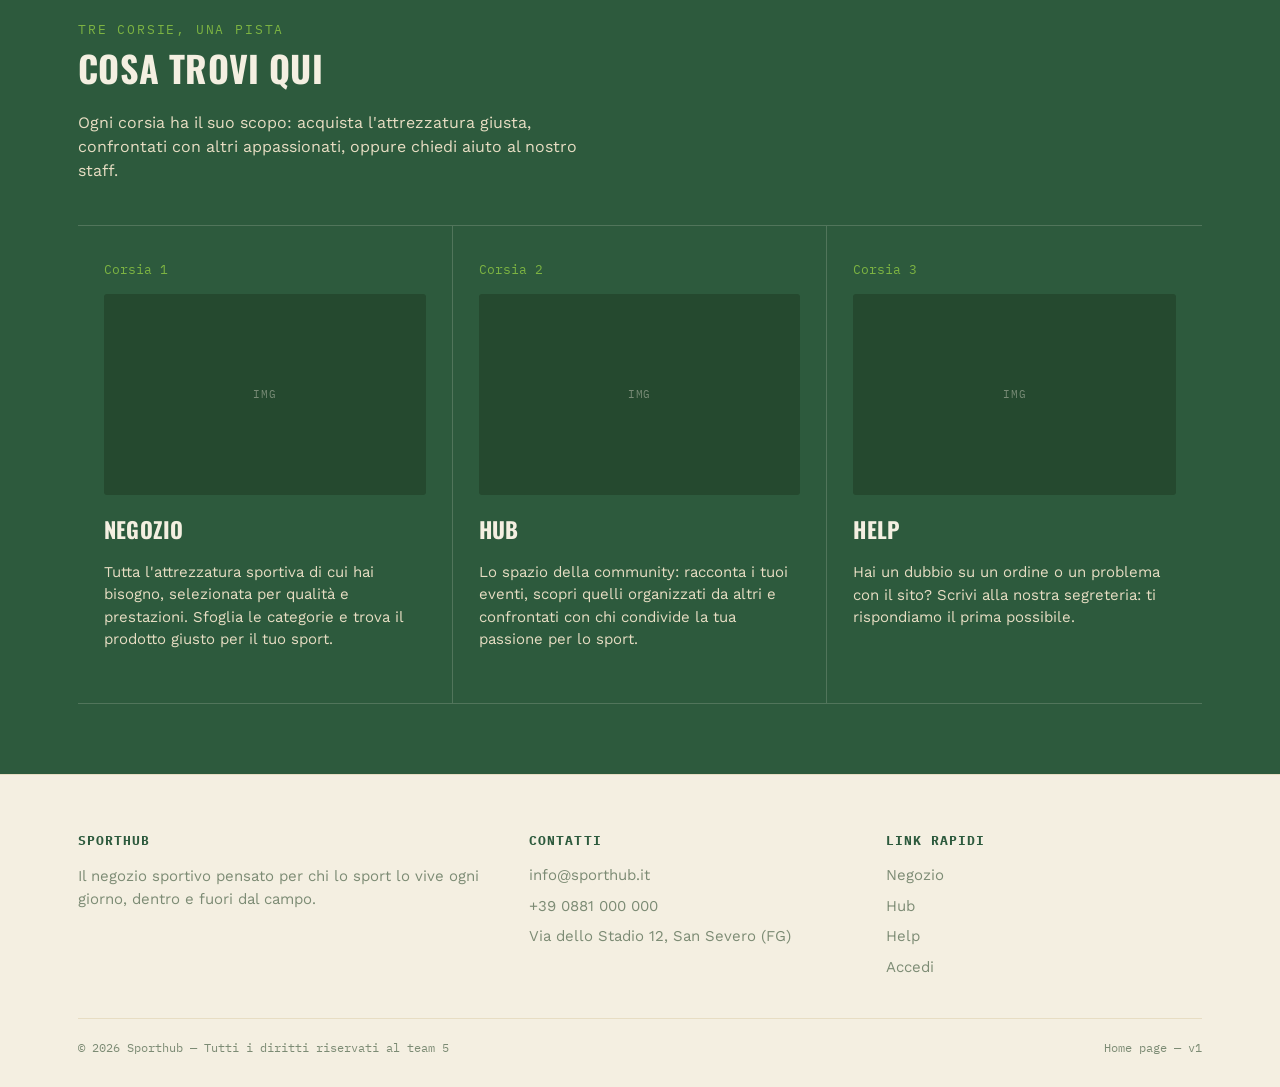
==== commit eef64da6: "Add signup links and create register page with basic structure" ====
--- a/home/index.html
+++ b/home/index.html
@@ -23,10 +23,12 @@
         <a href="#hub"><span class="lane-no">2</span>Hub</a>
         <a href="#help"><span class="lane-no">3</span>Help</a>
         <a href="login/login.html" class="btn btn-primary nav-cta-mobile" style="display:none;">Login</a>
+        <a href="register/register.html" class="btn btn-primary nav-cta-mobile" style="display:none;">signup</a>
       </nav>
 
       <div style="display:flex; align-items:center; gap:10px;">
-        <a href="login.html" class="btn btn-primary nav-cta">Login</a>
+        <a href="login/login.html" class="btn btn-primary nav-cta">Login</a>
+        <a href="register/register.html" class="btn btn-primary nav-cta">signup</a>
         <button class="mobile-toggle" id="navToggle" aria-label="Apri il menu" aria-expanded="false">☰</button>
       </div>
     </div>
@@ -146,7 +148,6 @@
           <h3>Negozio</h3>
           <p>Tutta l'attrezzatura sportiva di cui hai bisogno, selezionata per qualità e prestazioni. Sfoglia le
             categorie e trova il prodotto giusto per il tuo sport.</p>
-          <!--<p href="#" class="link">Vai al negozio →</p>-->
         </div>
         <div class="lane-card" id="hub">
           <span class="lane-tag">Corsia 2</span>
@@ -154,7 +155,6 @@
           <h3>Hub</h3>
           <p>Lo spazio della community: racconta i tuoi eventi, scopri quelli organizzati da altri e confrontati con chi
             condivide la tua passione per lo sport.</p>
-          <!--<p href="#" class="link">Entra nell'hub →</p>-->
         </div>
         <div class="lane-card" id="help">
           <span class="lane-tag">Corsia 3</span>
@@ -162,7 +162,6 @@
           <h3>Help</h3>
           <p>Hai un dubbio su un ordine o un problema con il sito? Scrivi alla nostra segreteria: ti rispondiamo il
             prima possibile.</p>
-          <!--<p href="#" class="link">Chiedi assistenza → DA IMPLEMENTARE SE DA HOME -> AIUTO</p>-->
         </div>
       </div>
     </div>
